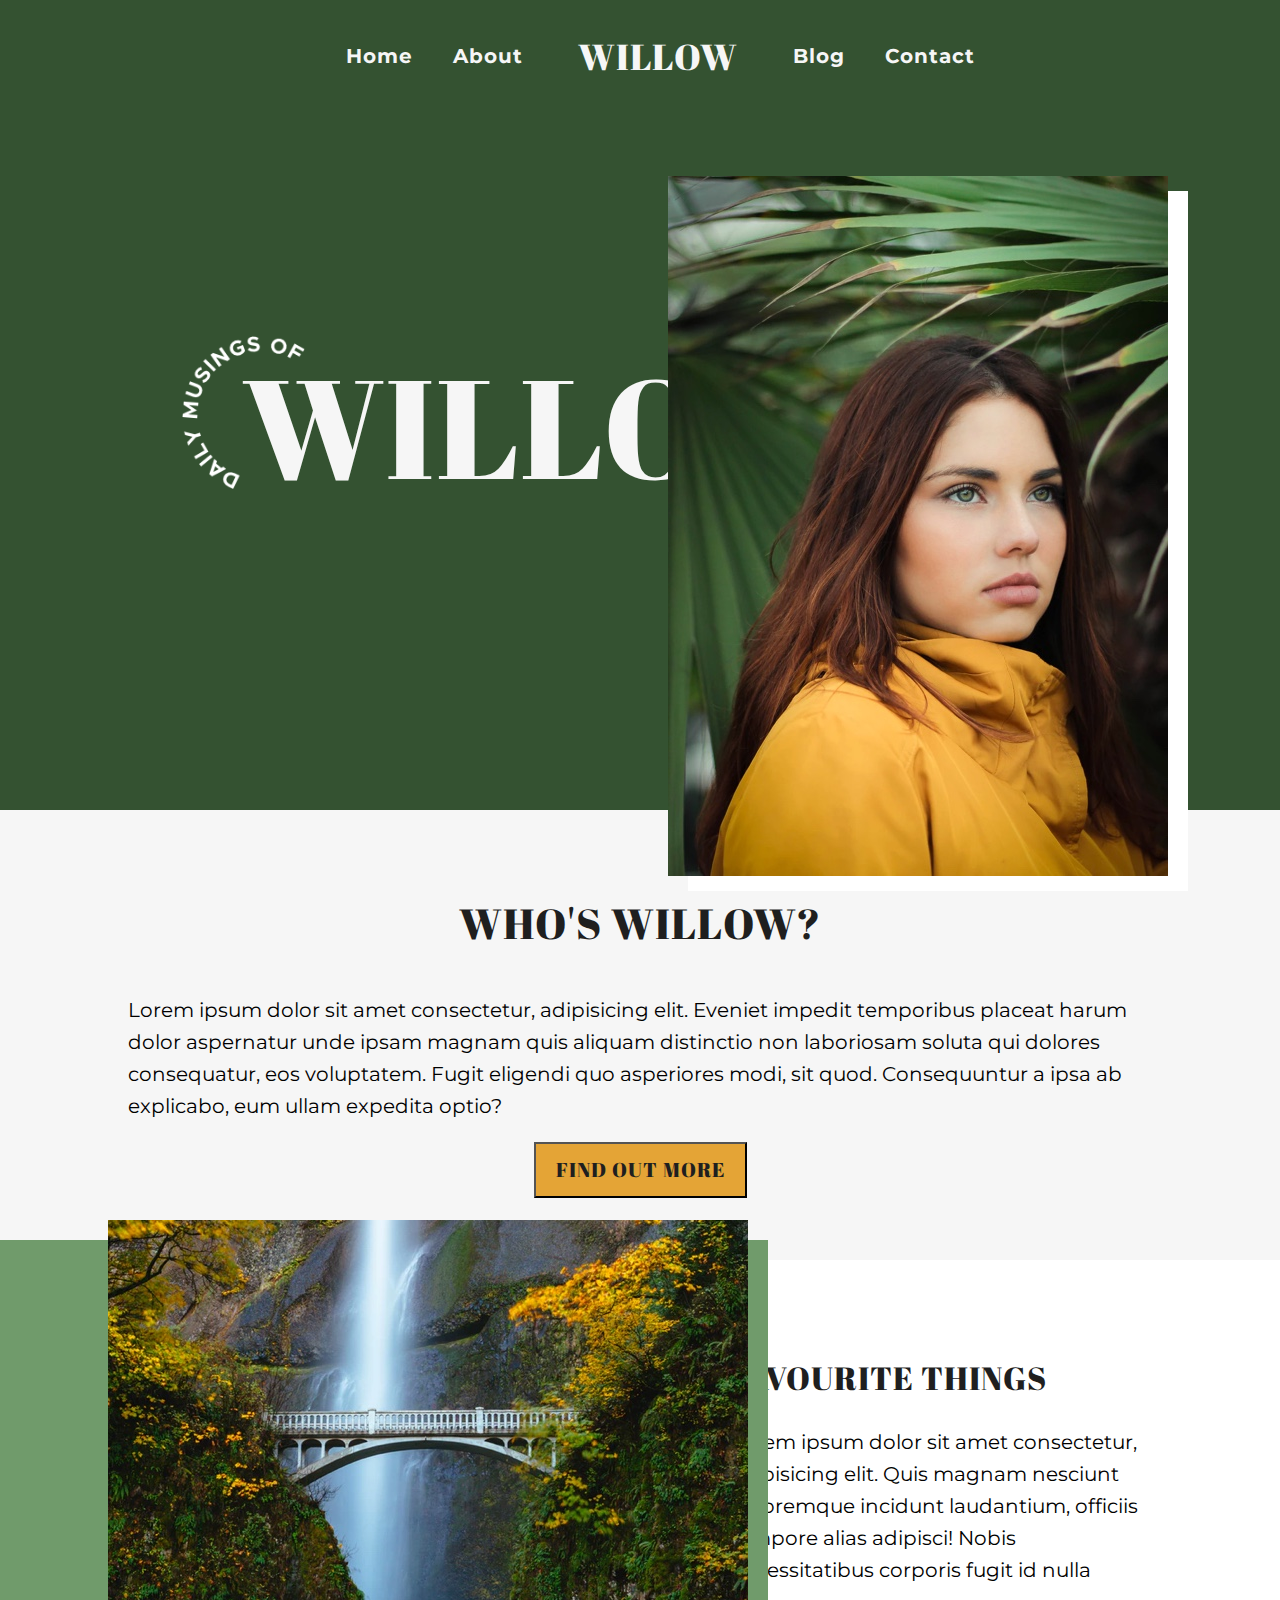
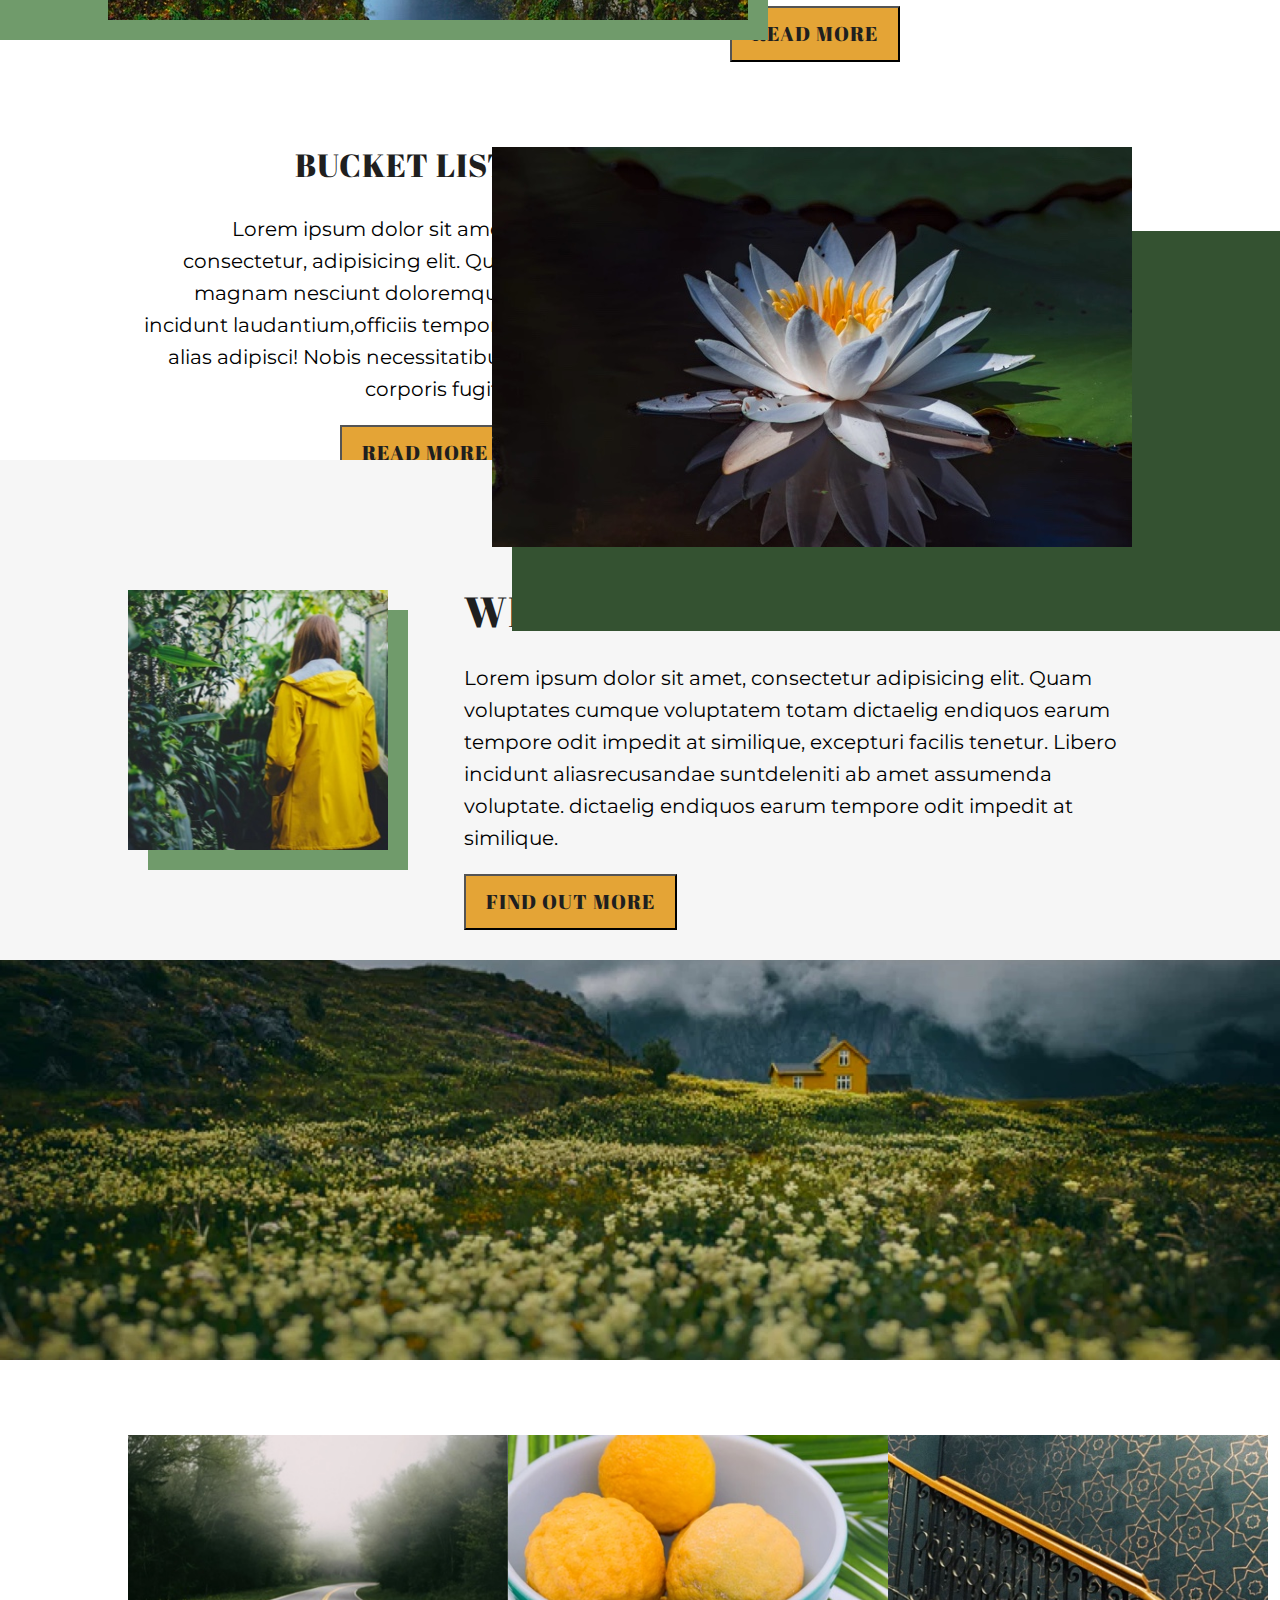
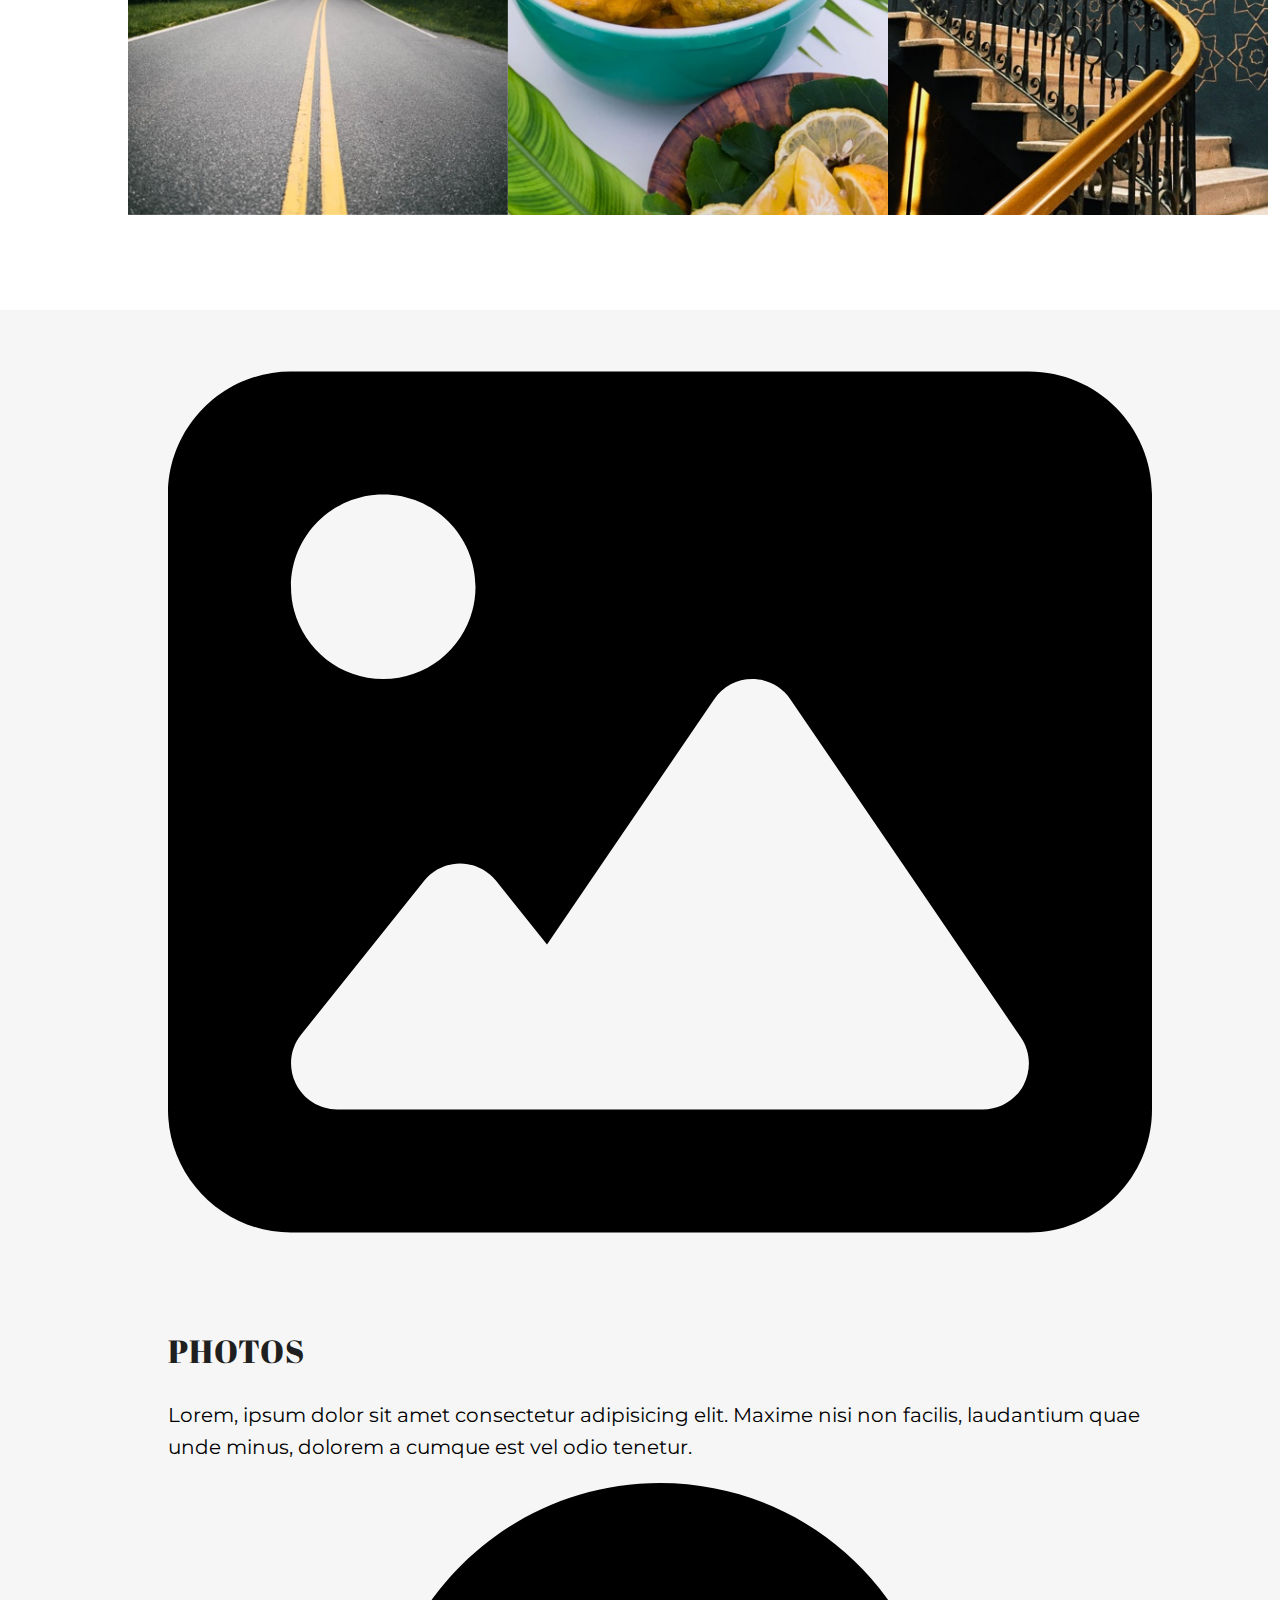
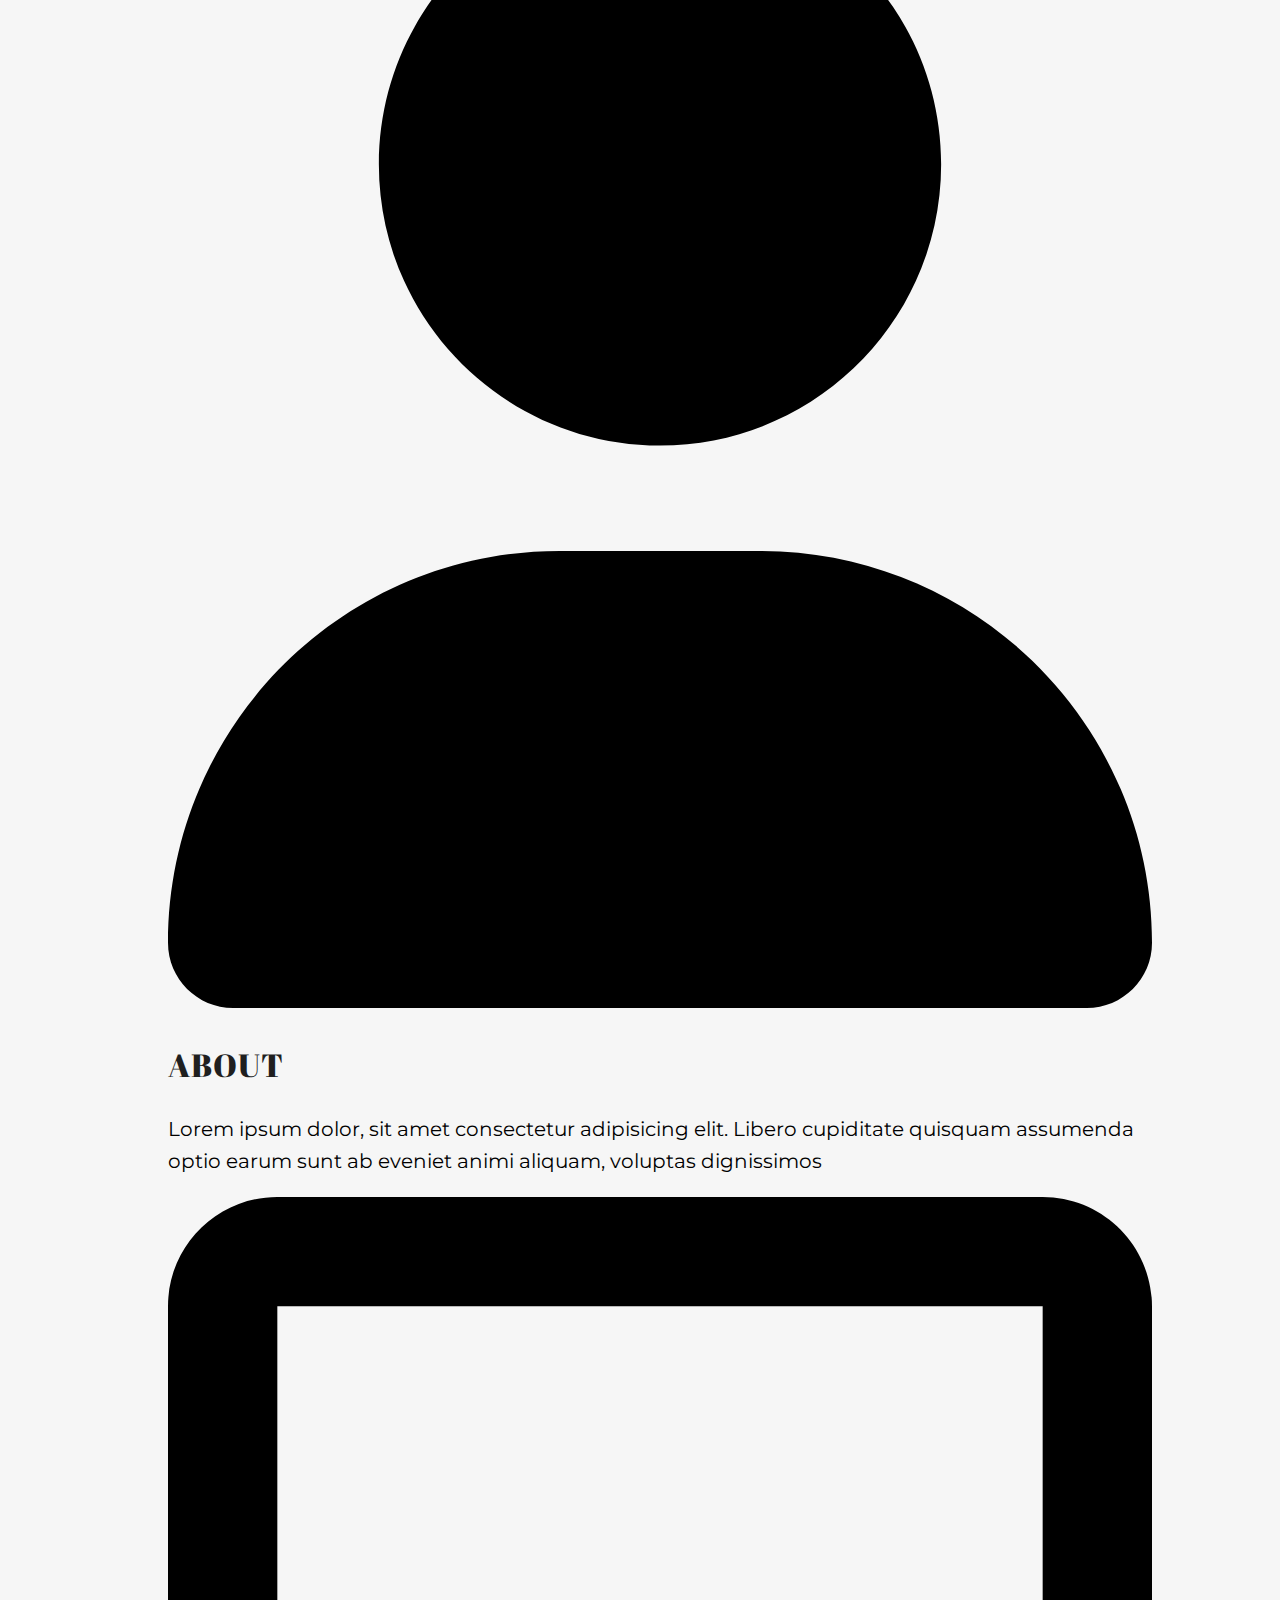
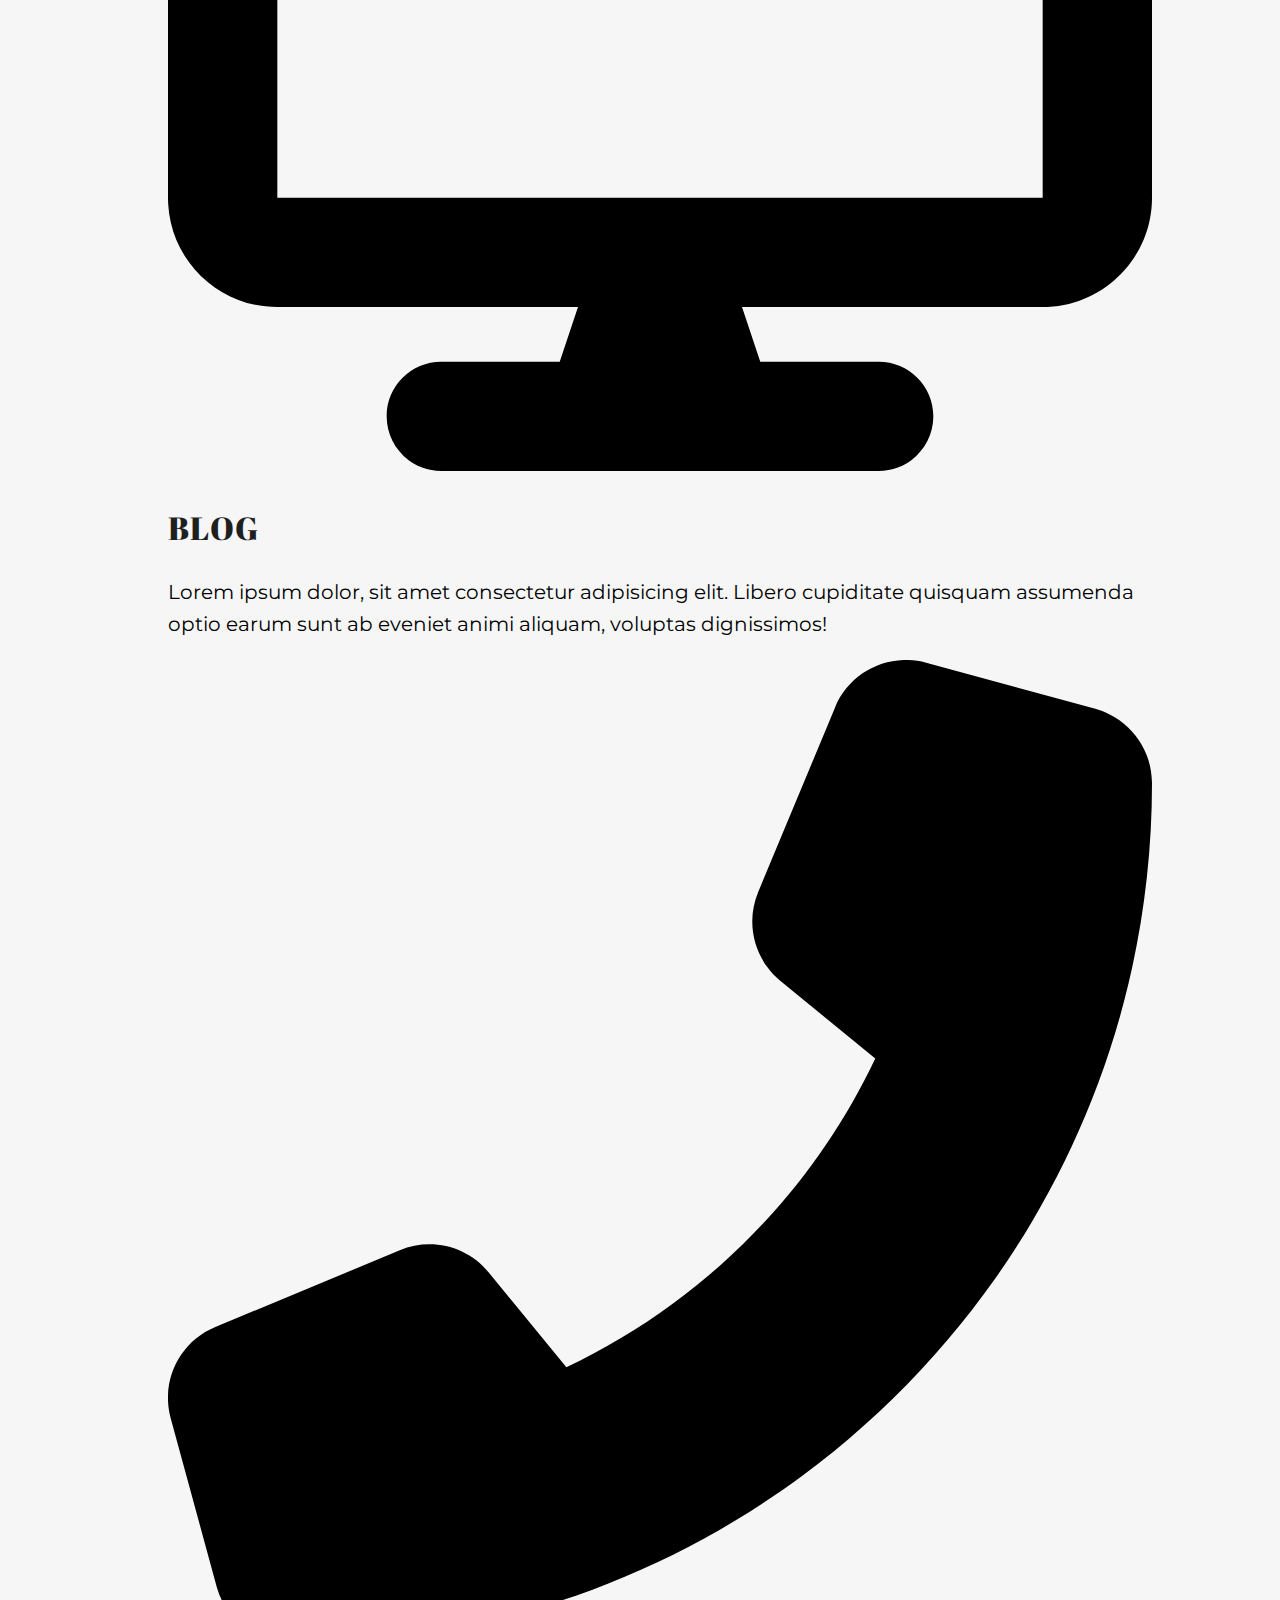
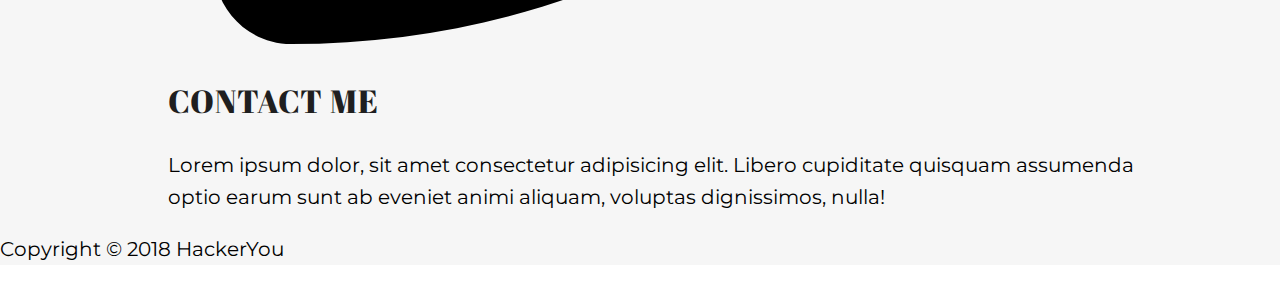
==== index.html @ 2ddcb9fa "initial commit, adding files from Project 1" ====
<!DOCTYPE html>
<html lang="en">
<head>
	<meta charset="UTF-8">
	<meta http-equiv="X-UA-Compatible" content="IE=edge">
	<meta name="viewport" content="width=device-width, initial-scale=1.0">
	<link rel="stylesheet" href="https://fonts.googleapis.com/css2?family=Material+Symbols+Outlined:opsz,wght,FILL,GRAD@48,400,0,0" />
	<link rel="stylesheet" href="./styles/styles.css">
	<title>Willow</title>
</head>
<body>
	<header class="indexHeader">
		<div class="wrapper">
			<nav>
				<span class="material-symbols-outlined">menu</span>
				<input type="checkbox" id="expandNav"><!-- Slide out nav -->
				<ul class="navFlexContainer">
					<li>
						<a href="index.html">Home</a>
					</li>
					<li>
						<a href="#">About</a>
					</li>
					<li class="willowNav">
						<a href="index.html">
							<h2>Willow</h2>
						</a>
					</li>
					<li>
						<a href="blog.html">Blog</a>
					</li>
					<li>
						<a href="contact.html">Contact</a>
					</li>
				</ul>
				<label for="expandNav" id="expandNav"></label> <!-- Slide out nav -->
			</nav>
			<div class="headingContainer">
				<div class="circleContainer">
					<img src="./assets/circle-text.png" alt="circle image with the words daily musings of">
				</div>
				<h1 class="h1Home">Willow</h1>
				<div class="headerImageContainer">
					<img src="./assets/home-image-1.jpg" alt="Picture of Willow looking in the distance">
				</div>
				<div class="image1Mat">
				</div>
			</div>
		</div>
	</header>
	<main>
		<section class="whoSection">
			<div class="wrapper">
				<div class="whoIsWillow">
					<h2>who's Willow?</h2>
					<p>Lorem ipsum dolor sit amet consectetur, adipisicing elit. Eveniet impedit temporibus placeat harum dolor
						aspernatur unde ipsam magnam quis aliquam distinctio non laboriosam soluta qui dolores consequatur, eos
						voluptatem. Fugit eligendi quo asperiores modi, sit quod. Consequuntur a ipsa ab explicabo, eum ullam
						expedita optio?
					</p>
					<button>find out more</button>
				</div>
			</div>
		</section>
		<section class="favouriteBucket">
			<div class="wrapper">
				<div class="matContainer">
					<div class="image2Mat">
					</div>
				</div>
				<div class="thingsList">
					<div class="image2Container">
						<div class="bridgeImageContainer">
							<img src="./assets/home-image-2.jpg" alt="picture of bridge with a waterfall in the background">
						</div>
					</div>
					<div class="favouriteThings">
						<h3>Favourite Things</h3>
						<p>Lorem ipsum dolor sit amet consectetur, adipisicing elit. Quis magnam nesciunt doloremque incidunt
							laudantium, officiis tempore alias adipisci! Nobis necessitatibus corporis fugit id nulla</p>
						<button>Read More</button>
					</div>
					<div class="bucketList">
						<h3>Bucket List</h3>
						<p>Lorem ipsum dolor sit amet consectetur, adipisicing elit. Quis magnam nesciunt doloremque incidunt
							laudantium,officiis tempore alias adipisci! Nobis necessitatibus corporis fugit?</p>
						<button>Read More</button>
					</div>
					<div class="image3Container">
						<div class="lillyImageContainer">
							<img src="./assets/home-image-3.jpg" alt="picture of a white lillypad flower">
						</div>
					</div>
				</div> <!-- thingsList -->
				<div class="matContainer">
					<div class="image3Mat">
					</div>
				</div>
			</div> <!-- wrapper -->
		</section>
		<section class="journey">
			<div class="wrapper">
				<div class="journeyContainer">
					<div class="image4Container">
						<div class="image4Mat">
						</div>
						<div class="journeyImageContainer">
							<img src="./assets/home-image-4.jpg" alt="image of willow facing towards other plants">
						</div>
					</div>
					<div class="journeyText">
						<h2>Willow's Journey</h2>
						<p>Lorem ipsum dolor sit amet, consectetur adipisicing elit. Quam voluptates cumque voluptatem totam dictaelig endiquos earum tempore odit impedit at similique, excepturi facilis tenetur. Libero incidunt aliasrecusandae suntdeleniti ab amet assumenda voluptate. dictaelig endiquos earum tempore odit impedit at similique.
						</p>
						<button>Find Out More</button>
					</div>
				</div>
			</div> <!-- wrapper -->
		</section>
		<section class="yellowHouse">
			<!-- <div class="wrapper">
			</div> -->
		</section>
		<section class="threeGallery">
			<div class="wrapper">
				<ul class="threeImages">
					<li>
						<img src="./assets/home-image-6.jpg" alt="image of an open road curving in the distance">
					</li>
					<li>
						<img src="./assets/home-image-7.jpg" alt="picture of a bowl of fruit">
					</li>
					<li>
						<img src="./assets/home-image-8.jpg" alt="pictue of a stairway gpin up and to the left">
					</li>
				</ul>
			</div>
		</section>
	</main>
	<footer>
		<div class="wrapper">
			<ul class="footerNav">
				<li>
					<div class="icon" id="iconImage">
						<a href="#">
							<img src="./assets/image-solid.svg" alt="icon of a picture">
						</a>
					</div>
					<div class="footerText">
						<a href="">
							<h3>Photos</h3>
						</a>
						<p>Lorem, ipsum dolor sit amet consectetur adipisicing elit. Maxime nisi non facilis, laudantium
							quae unde minus, dolorem a cumque est vel odio tenetur.</p>
					</div>
	
				</li>
				<li>
					<div class="icon" id="iconAbout">
						<a href="#">
							<img src="./assets/user-solid.svg" alt="icon of a picture">
						</a>
					</div>
					<div class="footerText">
						<a href="#">
							<h3>About</h3>
						</a>
						<p>Lorem ipsum dolor, sit amet consectetur adipisicing elit. Libero cupiditate quisquam assumenda
							optio earum sunt ab eveniet animi aliquam, voluptas dignissimos</p>
					</div>
				</li>
				<li>
					<div class="icon" id="iconBlog">
						<a href="blog.html">
							<img src="./assets/display-solid.svg" alt="icon of a picture">
						</a>
					</div>
					<div class="footerText">
						<a href="blog.html">
							<h3>Blog</h3>
						</a>
						<p>Lorem ipsum dolor, sit amet consectetur adipisicing elit. Libero cupiditate quisquam assumenda
							optio earum sunt ab eveniet animi aliquam, voluptas dignissimos!</p>
					</div>
				</li>
				<li>
					<div class="icon" id="iconPhone">
						<a href="contact.html">
							<img src="./assets/phone-flip-solid.svg" alt="icon of a picture">
						</a>
					</div>
					<div class="footerText">
						<a href="contact.html">
							<h3>Contact Me</h3>
						</a>
						<p>Lorem ipsum dolor, sit amet consectetur adipisicing elit. Libero cupiditate quisquam assumenda
							optio earum sunt ab eveniet animi aliquam, voluptas dignissimos, nulla!</p>
					</div>
				</li>
			</ul>
		</div>
		<div class="copyrite">
			<p>Copyright &copy; 2018 HackerYou</p>
		</div>
	</footer>
</body>

</html>
---- styles/styles.css ----
@import url("https://fonts.googleapis.com/css2?family=Abril+Fatface&family=Montserrat:wght@400;700&display=swap");
html {
  line-height: 1.15;
  -ms-text-size-adjust: 100%;
  -webkit-text-size-adjust: 100%;
}

body {
  margin: 0;
}

article, aside, footer, header, nav, section {
  display: block;
}

h1 {
  font-size: 2em;
  margin: 0.67em 0;
}

figcaption, figure, main {
  display: block;
}

figure {
  margin: 1em 40px;
}

hr {
  -webkit-box-sizing: content-box;
          box-sizing: content-box;
  height: 0;
  overflow: visible;
}

pre {
  font-family: monospace, monospace;
  font-size: 1em;
}

a {
  background-color: transparent;
  -webkit-text-decoration-skip: objects;
}

abbr[title] {
  border-bottom: none;
  text-decoration: underline;
  -webkit-text-decoration: underline dotted;
          text-decoration: underline dotted;
}

b, strong {
  font-weight: inherit;
}

b, strong {
  font-weight: bolder;
}

code, kbd, samp {
  font-family: monospace, monospace;
  font-size: 1em;
}

dfn {
  font-style: italic;
}

mark {
  background-color: #ff0;
  color: #000;
}

small {
  font-size: 80%;
}

sub, sup {
  font-size: 75%;
  line-height: 0;
  position: relative;
  vertical-align: baseline;
}

sub {
  bottom: -0.25em;
}

sup {
  top: -0.5em;
}

audio, video {
  display: inline-block;
}

audio:not([controls]) {
  display: none;
  height: 0;
}

img {
  border-style: none;
}

svg:not(:root) {
  overflow: hidden;
}

button, input, optgroup, select, textarea {
  font-family: sans-serif;
  font-size: 100%;
  line-height: 1.15;
  margin: 0;
}

button, input {
  overflow: visible;
}

button, select {
  text-transform: none;
}

button, html [type=button], [type=reset], [type=submit] {
  -webkit-appearance: button;
}

button::-moz-focus-inner, [type=button]::-moz-focus-inner, [type=reset]::-moz-focus-inner, [type=submit]::-moz-focus-inner {
  border-style: none;
  padding: 0;
}

button:-moz-focusring, [type=button]:-moz-focusring, [type=reset]:-moz-focusring, [type=submit]:-moz-focusring {
  outline: 1px dotted ButtonText;
}

fieldset {
  padding: 0.35em 0.75em 0.625em;
}

legend {
  -webkit-box-sizing: border-box;
          box-sizing: border-box;
  color: inherit;
  display: table;
  max-width: 100%;
  padding: 0;
  white-space: normal;
}

progress {
  display: inline-block;
  vertical-align: baseline;
}

textarea {
  overflow: auto;
}

[type=checkbox], [type=radio] {
  -webkit-box-sizing: border-box;
          box-sizing: border-box;
  padding: 0;
}

[type=number]::-webkit-inner-spin-button, [type=number]::-webkit-outer-spin-button {
  height: auto;
}

[type=search] {
  -webkit-appearance: textfield;
  outline-offset: -2px;
}

[type=search]::-webkit-search-cancel-button, [type=search]::-webkit-search-decoration {
  -webkit-appearance: none;
}

::-webkit-file-upload-button {
  -webkit-appearance: button;
  font: inherit;
}

details, menu {
  display: block;
}

summary {
  display: list-item;
}

canvas {
  display: inline-block;
}

template {
  display: none;
}

[hidden] {
  display: none;
}

html {
  -webkit-box-sizing: border-box;
          box-sizing: border-box;
}

*, *:before, *:after {
  -webkit-box-sizing: inherit;
          box-sizing: inherit;
}

.sr-only {
  position: absolute;
  width: 1px;
  height: 1px;
  margin: -1px;
  border: 0;
  padding: 0;
  white-space: nowrap;
  -webkit-clip-path: inset(100%);
          clip-path: inset(100%);
  clip: rect(0 0 0 0);
  overflow: hidden;
}

/* site fonts */
html {
  font-size: 125%;
}

body,
button {
  font-size: 1rem;
  line-height: 32px;
  letter-spacing: 0px;
}

h1,
h2,
h3,
h4,
button {
  font-family: "Abril Fatface";
  font-weight: normal;
  letter-spacing: 1px;
  color: #1f1f1f;
  text-transform: uppercase;
}

nav,
body {
  font-family: "Montserrat";
}

h1 {
  font-size: 7rem;
  color: #f6f6f6;
}

h2 {
  font-size: 2.1rem;
}

h3 {
  font-size: 1.6rem;
}

h4 {
  font-size: 1.2rem;
}

nav {
  font-size: 1rem;
  font-weight: bold;
  line-height: 29px;
  letter-spacing: 1px;
  color: #f6f6f6;
}

button {
  letter-spacing: 1px;
}

a {
  color: #f6f6f6;
  text-decoration: none;
}

/*---media query for 320px width mobile device */
@media (max-width: 390px) {
  h1 {
    font-size: 2.1rem;
  }
  button {
    width: 100%;
  }
  .indexHeader {
    height: 360px;
  }
  .headingContainer {
    display: -webkit-box;
    display: -ms-flexbox;
    display: flex;
    -webkit-box-pack: left;
        -ms-flex-pack: left;
            justify-content: left;
    -webkit-box-align: center;
        -ms-flex-align: center;
            align-items: center;
    position: relative;
    height: 50px;
  }
  .headingContainer h1 {
    font-size: 2.4rem;
    padding-left: 120px;
  }
  .headerImageContainer {
    width: 200px;
    position: absolute;
    right: 20px;
    top: 90px;
    z-index: 2;
  }
  .headerImageContainer img {
    width: 100%;
  }
  .circleContainer {
    width: 55px;
    top: -15px;
    left: 90px;
  }
  .circleContainer img {
    width: 55px;
  }
  .image1Mat {
    background-color: white;
    width: 200px;
    height: 280px;
    position: absolute;
    right: 10px;
    top: 100px;
    z-index: 1;
  }
  /* Blog section */
  .blogHeaderBody,
.contactHeaderBody {
    margin-bottom: 25px;
    height: 300px;
    -webkit-box-align: center;
        -ms-flex-align: center;
            align-items: center;
    line-height: 3rem;
  }
  .blogHeaderBody h1,
.contactHeaderBody h1 {
    font-size: 2.1rem;
    text-align: right;
  }
  nav {
    margin-top: 20PX;
    position: relative;
  }
  #expandNav {
    visibility: visible;
    position: absolute;
    top: 10px;
    left: -3px;
    opacity: 0;
    width: 30px;
    height: 30px;
  }
  .material-symbols-outlined {
    left: -5px;
    top: 0px;
    z-index: 10;
    margin-top: 10px;
  }
  .navFlexContainer {
    display: -webkit-box;
    display: -ms-flexbox;
    display: flex;
    -webkit-box-orient: vertical;
    -webkit-box-direction: normal;
        -ms-flex-direction: column;
            flex-direction: column;
    -webkit-box-pack: center;
        -ms-flex-pack: center;
            justify-content: center;
    width: 112px;
    line-height: 5px;
    padding: 0px;
    position: absolute;
    -webkit-transform: translateX(-140px);
            transform: translateX(-140px);
    -webkit-transition: -webkit-transform 0.5s ease-in-out;
    transition: -webkit-transform 0.5s ease-in-out;
    transition: transform 0.5s ease-in-out;
    transition: transform 0.5s ease-in-out, -webkit-transform 0.5s ease-in-out;
  }
  .navFlexContainer li h2 {
    font-size: 1rem;
    margin: 0px;
  }
  #expandNav:checked + .navFlexContainer {
    -webkit-transform: translateX(-25px);
            transform: translateX(-25px);
    -webkit-transition: -webkit-transform 0.5s ease-in-out;
    transition: -webkit-transform 0.5s ease-in-out;
    transition: transform 0.5s ease-in-out;
    transition: transform 0.5s ease-in-out, -webkit-transform 0.5s ease-in-out;
  }
  .wrapper {
    width: 80%;
  }
  .whoIsWillow {
    height: 650px;
    margin-top: 50px;
  }
  .whoIsWillow h2 {
    font-size: 1.4rem;
    margin: 10px auto;
  }
  .whoIsWillow p {
    margin: 15px auto;
  }
  .favouriteBucket {
    height: auto;
    padding: 20px;
  }
  .image2Mat,
.image3Mat,
.image4Mat {
    display: none;
  }
  .image2Container,
.image3Container,
.favouriteThings,
.bucketList {
    width: 320px;
  }
  .bridgeImageContainer {
    position: relative;
    top: -15px;
    left: -33px;
    width: 290px;
    height: 170px;
  }
  .bridgeImageContainer img {
    position: static;
    width: 345px;
    z-index: 10;
  }
  .lillyImageContainer {
    position: relative;
    top: -10px;
    left: -33px;
    width: 290px;
    height: 170px;
    z-index: 1;
  }
  .lillyImageContainer img {
    position: static;
    width: 345px;
    z-index: 10;
  }
  .image2Container {
    -webkit-box-ordinal-group: 2;
        -ms-flex-order: 1;
            order: 1;
  }
  .image3Container {
    -webkit-box-ordinal-group: 4;
        -ms-flex-order: 3;
            order: 3;
  }
  .favouriteThings {
    padding: 0px;
    margin: 50px auto;
    -webkit-box-ordinal-group: 3;
        -ms-flex-order: 2;
            order: 2;
  }
  .bucketList {
    padding: 0px;
    text-align: left;
    margin: 30px auto;
    -webkit-box-ordinal-group: 5;
        -ms-flex-order: 4;
            order: 4;
  }
  .journey {
    height: auto;
  }
  .journeyContainer {
    -webkit-box-orient: vertical;
    -webkit-box-direction: normal;
        -ms-flex-direction: column;
            flex-direction: column;
    margin: 50px 0px;
  }
  .image4Container {
    -webkit-box-ordinal-group: 2;
        -ms-flex-order: 1;
            order: 1;
  }
  .journeyImageContainer img {
    position: static;
    width: 100%;
  }
  .journeyText {
    width: 100%;
    height: auto;
    padding: 0px;
    -webkit-box-ordinal-group: 3;
        -ms-flex-order: 2;
            order: 2;
  }
  .journeyText p {
    width: 100%;
  }
  .yellowHouse {
    height: 220px;
    background-size: 220%;
  }
  .threeImages {
    height: auto;
    -webkit-box-orient: vertical;
    -webkit-box-direction: normal;
        -ms-flex-direction: column;
            flex-direction: column;
    padding: 0px;
    margin: 50px 0px 20px 0px;
  }
  .threeImages li {
    margin-bottom: 50px;
  }
  .threeImages li img {
    width: 300px;
    height: auto;
  }
  /* Blog Sections */
  .blogContainer {
    -webkit-box-orient: vertical;
    -webkit-box-direction: normal;
        -ms-flex-direction: column;
            flex-direction: column;
    padding-top: 30px;
  }
  .aside {
    width: 100%;
  }
  .aboutAuthor {
    padding: 0px;
    margin: 0px;
  }
  .aboutAuthor img {
    width: 100%;
  }
  .aboutAuthor h4 {
    margin: 30px 10px 5px 10px;
  }
  .aboutAuthor p {
    padding: 10px;
    margin: 0px;
  }
  .recentPosts {
    padding: 10px;
    margin: 20px 0px;
  }
  .recentPosts h3 {
    font-size: 1.1rem;
    text-align: center;
  }
  .blogMain {
    width: 100%;
  }
  .blogMain .myDestinations {
    padding: 10px;
    margin: 0px;
  }
  .blogMain h3 {
    font-size: 1.1rem;
    text-align: center;
  }
  .blogMain .post1,
.blogMain .post2 {
    -webkit-box-orient: vertical;
    -webkit-box-direction: normal;
        -ms-flex-direction: column;
            flex-direction: column;
    padding: 10px;
    margin: 20px 0px;
  }
  .myDestinations {
    -webkit-box-orient: vertical;
    -webkit-box-direction: normal;
        -ms-flex-direction: column;
            flex-direction: column;
  }
  .myDestinations .myTravels {
    height: 600px;
    overflow: hidden;
  }
  .myDestinations .expand {
    visibility: visible;
    width: 20px;
    opacity: 0;
  }
  .myDestinations .expandText {
    visibility: visible;
    width: 100%;
    background-color: #e4a436;
    text-align: center;
  }
  .expand:checked + .myTravels {
    height: auto;
  }
  .blogForm {
    height: auto;
  }
  .blogForm .nameEmail {
    -webkit-box-orient: vertical;
    -webkit-box-direction: normal;
        -ms-flex-direction: column;
            flex-direction: column;
    width: 100%;
    height: auto;
    margin: 20px 0px;
  }
  .blogForm .nameEmail .nameInput {
    margin: 20px 0px;
    width: 100%;
  }
  .blogForm .nameEmail .nameInput input {
    width: 100%;
    padding-left: 10px;
  }
  .blogForm button {
    margin: 20px 0px;
    width: 100%;
  }
  .commentInput #commentBox {
    height: 300px;
    width: 100%;
    padding: 20px 10px;
  }
  /*---Contact Me Page---*/
  .bodyContainer {
    -webkit-box-orient: vertical;
    -webkit-box-direction: normal;
        -ms-flex-direction: column;
            flex-direction: column;
    margin: 50px 0px;
  }
  .bodyContainer .contactInfo {
    width: 100%;
    padding: 0px;
    margin: 0px;
    height: auto;
  }
  .bodyContainer .socialContainer {
    -webkit-box-pack: space-evenly;
        -ms-flex-pack: space-evenly;
            justify-content: space-evenly;
  }
  .bodyContainer .form {
    width: 100%;
  }
  .footerNav {
    -webkit-box-orient: vertical;
    -webkit-box-direction: normal;
        -ms-flex-direction: column;
            flex-direction: column;
    height: auto;
  }
  .footerNav li {
    width: auto;
  }
  .icon {
    display: none;
  }
}
/*----- Media Query 320px -----*/
@media (max-width: 320px) {
  button {
    width: 100%;
  }
  .indexHeader {
    height: 360px;
  }
  .headingContainer {
    display: -webkit-box;
    display: -ms-flexbox;
    display: flex;
    -webkit-box-pack: left;
        -ms-flex-pack: left;
            justify-content: left;
    -webkit-box-align: center;
        -ms-flex-align: center;
            align-items: center;
    position: relative;
    height: 50px;
  }
  .headingContainer h1 {
    font-size: 2.4rem;
    padding-left: 85px;
  }
  .headerImageContainer {
    width: 160px;
    height: 224px;
    position: absolute;
    right: 20px;
    top: 90px;
    z-index: 2;
  }
  .headerImageContainer img {
    width: 100%;
  }
  .circleContainer {
    width: 55px;
    top: -15px;
    left: 60px;
  }
  .circleContainer img {
    width: 55px;
  }
  .image1Mat {
    background-color: white;
    width: 155px;
    height: 215px;
    position: absolute;
    right: 10px;
    top: 100px;
    z-index: 1;
  }
  /* Blog section */
  .blogHeaderBody,
.contactHeaderBody {
    margin-bottom: 25px;
    height: 300px;
    -webkit-box-align: center;
        -ms-flex-align: center;
            align-items: center;
    line-height: 3rem;
  }
  .blogHeaderBody h1,
.contactHeaderBody h1 {
    font-size: 2.4rem;
    text-align: right;
  }
  nav {
    margin-top: 20PX;
    position: relative;
  }
  #expandNav {
    visibility: visible;
    position: absolute;
    top: 10px;
    left: -3px;
    opacity: 0;
    width: 30px;
    height: 30px;
  }
  .material-symbols-outlined {
    left: -5px;
    top: 0px;
    z-index: 10;
    margin-top: 10px;
  }
  .navFlexContainer {
    display: -webkit-box;
    display: -ms-flexbox;
    display: flex;
    -webkit-box-orient: vertical;
    -webkit-box-direction: normal;
        -ms-flex-direction: column;
            flex-direction: column;
    -webkit-box-pack: center;
        -ms-flex-pack: center;
            justify-content: center;
    width: 112px;
    line-height: 5px;
    padding: 0px;
    position: absolute;
    -webkit-transform: translateX(-130px);
            transform: translateX(-130px);
    -webkit-transition: -webkit-transform 0.5s ease-in-out;
    transition: -webkit-transform 0.5s ease-in-out;
    transition: transform 0.5s ease-in-out;
    transition: transform 0.5s ease-in-out, -webkit-transform 0.5s ease-in-out;
  }
  .navFlexContainer li h2 {
    font-size: 1rem;
    margin: 0px;
  }
  #expandNav:checked + .navFlexContainer {
    -webkit-transform: translateX(-25px);
            transform: translateX(-25px);
    -webkit-transition: -webkit-transform 0.5s ease-in-out;
    transition: -webkit-transform 0.5s ease-in-out;
    transition: transform 0.5s ease-in-out;
    transition: transform 0.5s ease-in-out, -webkit-transform 0.5s ease-in-out;
  }
  .wrapper {
    width: 80%;
  }
  .whoIsWillow {
    height: 750px;
  }
  .whoIsWillow h2 {
    font-size: 1.4rem;
    margin: 10px auto;
  }
  .whoIsWillow p {
    margin: 15px auto;
  }
  .favouriteBucket {
    height: auto;
    padding: 20px;
  }
  .image2Mat,
.image3Mat,
.image4Mat {
    display: none;
  }
  .image2Container,
.image3Container,
.favouriteThings,
.bucketList {
    width: 320px;
  }
  .bridgeImageContainer {
    position: relative;
    top: -15px;
    left: -33px;
    width: 290px;
    height: 170px;
  }
  .bridgeImageContainer img {
    position: static;
    width: 290px;
    z-index: 10;
  }
  .lillyImageContainer {
    position: relative;
    top: -10px;
    left: -33px;
    width: 290px;
    height: 170px;
    z-index: 1;
  }
  .lillyImageContainer img {
    position: static;
    width: 290px;
    z-index: 10;
  }
  .image2Container {
    -webkit-box-ordinal-group: 2;
        -ms-flex-order: 1;
            order: 1;
  }
  .image3Container {
    -webkit-box-ordinal-group: 4;
        -ms-flex-order: 3;
            order: 3;
  }
  .favouriteThings {
    padding: 0px;
    margin-bottom: 30px;
    -webkit-box-ordinal-group: 3;
        -ms-flex-order: 2;
            order: 2;
  }
  .bucketList {
    padding: 0px;
    text-align: left;
    -webkit-box-ordinal-group: 5;
        -ms-flex-order: 4;
            order: 4;
  }
  /* MEDIA QUERY Journey Section */
  .journey {
    height: auto;
  }
  .journeyContainer {
    -webkit-box-orient: vertical;
    -webkit-box-direction: normal;
        -ms-flex-direction: column;
            flex-direction: column;
    margin: 50px 0px;
  }
  .image4Container {
    -webkit-box-ordinal-group: 2;
        -ms-flex-order: 1;
            order: 1;
  }
  .journeyImageContainer img {
    position: static;
    width: 100%;
  }
  .journeyText {
    width: 100%;
    height: auto;
    padding: 0px;
    -webkit-box-ordinal-group: 3;
        -ms-flex-order: 2;
            order: 2;
  }
  .journeyText p {
    width: 100%;
  }
  .yellowHouse {
    height: 220px;
    background-size: 220%;
  }
  .threeImages {
    height: auto;
    -webkit-box-orient: vertical;
    -webkit-box-direction: normal;
        -ms-flex-direction: column;
            flex-direction: column;
    padding: 0px;
  }
  .threeImages li {
    margin-bottom: 50px;
  }
  .threeImages li img {
    width: 250px;
    height: auto;
  }
  /* Blog Sections */
  .blogContainer {
    -webkit-box-orient: vertical;
    -webkit-box-direction: normal;
        -ms-flex-direction: column;
            flex-direction: column;
    padding-top: 30px;
  }
  .aside {
    width: 100%;
  }
  .aboutAuthor {
    padding: 0px;
    margin: 0px;
  }
  .aboutAuthor img {
    width: 100%;
  }
  .aboutAuthor h4 {
    margin: 10px;
  }
  .aboutAuthor p {
    padding: 10px;
  }
  .recentPosts {
    padding: 10px;
    margin: 20px 0px;
  }
  .recentPosts h3 {
    font-size: 1.1rem;
    text-align: center;
  }
  .blogMain {
    width: 100%;
  }
  .blogMain .myDestinations {
    padding: 10px;
    margin: 0px;
  }
  .blogMain h3 {
    font-size: 1.1rem;
    text-align: center;
  }
  .blogMain .post1,
.blogMain .post2 {
    -webkit-box-orient: vertical;
    -webkit-box-direction: normal;
        -ms-flex-direction: column;
            flex-direction: column;
    padding: 10px;
    margin: 20px 0px;
  }
  .myDestinations {
    -webkit-box-orient: vertical;
    -webkit-box-direction: normal;
        -ms-flex-direction: column;
            flex-direction: column;
  }
  .myDestinations .myTravels {
    height: 600px;
    overflow: hidden;
  }
  .myDestinations .expand {
    visibility: visible;
    width: 20px;
    opacity: 0;
  }
  .myDestinations .expandText {
    visibility: visible;
    width: 100%;
    background-color: #e4a436;
    text-align: center;
  }
  .expand:checked + .myTravels {
    height: auto;
  }
  .blogForm {
    height: auto;
  }
  .blogForm .nameEmail {
    -webkit-box-orient: vertical;
    -webkit-box-direction: normal;
        -ms-flex-direction: column;
            flex-direction: column;
    width: 100%;
    height: auto;
    margin: 20px 0px;
  }
  .blogForm .nameEmail .nameInput {
    margin: 20px 0px;
    width: 100%;
  }
  .blogForm .nameEmail .nameInput input {
    width: 100%;
    padding-left: 10px;
  }
  .blogForm button {
    margin: 20px 0px;
    width: 100%;
  }
  .commentInput #commentBox {
    height: 300px;
    width: 100%;
    padding: 20px 10px;
  }
  /*---Contact Me Page---*/
  .bodyContainer {
    -webkit-box-orient: vertical;
    -webkit-box-direction: normal;
        -ms-flex-direction: column;
            flex-direction: column;
    margin: 50px 0px;
  }
  .bodyContainer .contactInfo {
    width: 100%;
    padding: 0px;
    margin: 0px;
    height: auto;
  }
  .bodyContainer .form {
    width: 100%;
  }
  .footerNav {
    -webkit-box-orient: vertical;
    -webkit-box-direction: normal;
        -ms-flex-direction: column;
            flex-direction: column;
    height: auto;
  }
  .footerNav li {
    width: auto;
  }
  .icon {
    display: none;
  }
}
.wrapper {
  max-width: 1440px;
  width: 80%;
  margin: 0 auto;
}

li {
  list-style: none;
}

button {
  background-color: #e4a436;
  padding: 10px 20px;
}

button:hover,
button:focus {
  border: 3px solid #345231;
}

.matContainer {
  position: relative;
}

header {
  background-color: #345231;
  margin: -20px;
}

.indexHeader {
  height: 850px;
}

.headingContainer {
  display: -webkit-box;
  display: -ms-flexbox;
  display: flex;
  -webkit-box-pack: left;
      -ms-flex-pack: left;
          justify-content: left;
  -webkit-box-align: center;
      -ms-flex-align: center;
          align-items: center;
  position: relative;
  height: 650px;
}
.headingContainer h1 {
  padding-left: 130px;
}

.circleContainer {
  width: 170px;
  height: 170px;
  position: absolute;
  top: 235px;
  left: 70px;
}
.circleContainer img {
  width: 123px;
}

.headerImageContainer {
  width: 500px;
  height: 700px;
  position: absolute;
  right: 0px;
  top: 75px;
  z-index: 2;
}
.headerImageContainer img {
  width: 100%;
}

.image1Mat {
  background-color: white;
  width: 500px;
  height: 700px;
  position: absolute;
  right: -20px;
  top: 90px;
  z-index: 1;
}

/* Blog and Contact Header Styles */
.blogHeaderBody {
  background-image: url(../assets/blog-image-1.jpg);
}

.contactHeaderBody {
  background-image: url(../assets/contact-image-1.jpg);
}

.blogHeaderBody,
.contactHeaderBody {
  height: 400px;
  width: 100%;
  margin-bottom: 20px;
  background-size: cover;
  background-position: center center;
  background-repeat: no-repeat;
  display: -webkit-box;
  display: -ms-flexbox;
  display: flex;
  -webkit-box-pack: left;
      -ms-flex-pack: left;
          justify-content: left;
  -webkit-box-align: end;
      -ms-flex-align: end;
          align-items: flex-end;
}
.blogHeaderBody h1,
.contactHeaderBody h1 {
  font-size: 4.3rem;
  margin-bottom: 15px;
}

nav {
  background-color: #345231;
}

#expandNav {
  visibility: hidden;
}

.navFlexContainer {
  display: -webkit-box;
  display: -ms-flexbox;
  display: flex;
  -webkit-box-pack: center;
      -ms-flex-pack: center;
          justify-content: center;
  margin: 10px 0px 10px 0px;
}
.navFlexContainer li {
  margin: 20px 20px;
}
.navFlexContainer li a:hover {
  color: #e4a436;
}
.navFlexContainer li h2 {
  font-size: 1.8rem;
  color: #f6f6f6;
  margin: 0px 15px;
}
.navFlexContainer li h2:hover {
  color: #e4a436;
}

/* Section Who Is Willow */
.whoSection,
.journey,
footer {
  background-color: #f6f6f6;
  position: relative;
}

/* Section Who Is Willow */
.whoIsWillow {
  display: -webkit-box;
  display: -ms-flexbox;
  display: flex;
  -webkit-box-orient: vertical;
  -webkit-box-direction: normal;
      -ms-flex-direction: column;
          flex-direction: column;
  height: 450px;
  -webkit-box-pack: center;
      -ms-flex-pack: center;
          justify-content: center;
  -webkit-box-align: center;
      -ms-flex-align: center;
          align-items: center;
}

/* favourite things and Bucket List*/
.favouriteBucket {
  height: 800px;
}

.favouriteBucket,
.yellowHouse,
.threeGallery {
  background-color: white;
  display: -webkit-box;
  display: -ms-flexbox;
  display: flex;
}

.thingsList {
  display: -webkit-box;
  display: -ms-flexbox;
  display: flex;
  -ms-flex-wrap: wrap;
      flex-wrap: wrap;
}

.image2Container,
.image3Container,
.favouriteThings,
.bucketList {
  width: 50%;
  height: 50%;
}

.image2Mat,
.image3Mat {
  width: 800px;
  height: 400px;
  position: absolute;
  z-index: 1;
}

.image2Mat {
  background-color: #709b6b;
  top: -20px;
  left: -160px;
}

.image3Mat {
  background-color: #345231;
  top: -250px;
  right: -160px;
}

.bridgeImageContainer {
  position: relative;
}
.bridgeImageContainer img {
  position: absolute;
  top: -40px;
  left: -20px;
  z-index: 1;
}

.lillyImageContainer {
  position: relative;
}
.lillyImageContainer img {
  position: absolute;
  top: 80px;
  right: 20px;
  z-index: 2;
}

.favouriteThings {
  padding: 70px 10px 5px 90px;
}

.bucketList {
  padding-right: 130px;
  padding-top: 50px;
  text-align: right;
}
.bucketList button {
  -webkit-box-pack: right;
      -ms-flex-pack: right;
          justify-content: right;
}

/* journey section*/
.journey {
  height: 500px;
  z-index: 0;
}

.journeyContainer {
  display: -webkit-box;
  display: -ms-flexbox;
  display: flex;
  position: relative;
  -webkit-box-pack: end;
      -ms-flex-pack: end;
          justify-content: flex-end;
}

.journeyImageContainer img {
  width: 260px;
  position: absolute;
  top: 130px;
  left: 0px;
}

.image4Mat {
  background-color: #709b6b;
  width: 260px;
  height: 260px;
  position: absolute;
  top: 150px;
  left: 20px;
  z-index: 0;
}

.journeyText {
  width: 75%;
  padding: 100px 0px 40px 80px;
  -webkit-box-pack: end;
      -ms-flex-pack: end;
          justify-content: flex-end;
}

/* Section yellow House */
.yellowHouse {
  background-image: url("../assets/home-image-5.jpg");
  background-color: #f6f6f6;
  border: 0px;
  height: 400px;
  width: 100%;
  background-size: cover;
  background-position: center center;
  background-repeat: no-repeat;
}

/* Section three picture gallery */
.threeImages {
  display: -webkit-box;
  display: -ms-flexbox;
  display: flex;
  -webkit-box-pack: justify;
      -ms-flex-pack: justify;
          justify-content: space-between;
  height: 400px;
  margin: 75px 0px 75px 0px;
  padding: 0px;
}
.threeImages img {
  width: 380px;
  height: 380px;
}

/* ---Blog Sections---*/
main {
  background-color: #f6f6f6;
  margin-bottom: -20px;
}

.blogContainer {
  height: auto;
  margin: 0px auto;
  padding-top: 100px;
  display: -webkit-box;
  display: -ms-flexbox;
  display: flex;
}

aside {
  width: 30%;
}

.blogMain {
  width: 70%;
  margin: 0px;
}

.aboutAuthor,
.recentPosts,
.myDestinations,
.post1,
.post2 {
  background-color: white;
  padding: 30px;
  margin: 20px;
  display: -webkit-box;
  display: -ms-flexbox;
  display: flex;
  -webkit-box-orient: vertical;
  -webkit-box-direction: normal;
      -ms-flex-direction: column;
          flex-direction: column;
  -ms-flex-wrap: wrap;
      flex-wrap: wrap;
}
.aboutAuthor img,
.recentPosts img,
.myDestinations img,
.post1 img,
.post2 img {
  -webkit-box-pack: center;
      -ms-flex-pack: center;
          justify-content: center;
}
.aboutAuthor li,
.recentPosts li,
.myDestinations li,
.post1 li,
.post2 li {
  list-style-type: disc;
}
.aboutAuthor li a,
.recentPosts li a,
.myDestinations li a,
.post1 li a,
.post2 li a {
  color: #1f1f1f;
}
.aboutAuthor h3,
.recentPosts h3,
.myDestinations h3,
.post1 h3,
.post2 h3 {
  margin-top: 0px;
}

.aboutAuthor img {
  width: 100%;
}

.post1,
.post2 {
  -webkit-box-orient: horizontal;
  -webkit-box-direction: normal;
      -ms-flex-direction: row;
          flex-direction: row;
}
.post1 .imagePost,
.post2 .imagePost {
  width: 15%;
  margin-top: 15px;
}
.post1 article,
.post2 article {
  width: 85%;
}

.myDestinations,
.post2 {
  border-bottom: 5px solid #709b6b;
}

.expand,
.expandText {
  visibility: hidden;
}

.blogForm {
  height: 700px;
}
.blogForm input,
.blogForm #commentBox {
  width: 95%;
  -webkit-box-pack: center;
      -ms-flex-pack: center;
          justify-content: center;
  border: 0px;
}
.blogForm .nameEmail {
  display: -webkit-box;
  display: -ms-flexbox;
  display: flex;
  -webkit-box-pack: justify;
      -ms-flex-pack: justify;
          justify-content: space-between;
  width: 98%;
  height: 80px;
  margin: 30px 10px;
}
.blogForm .nameEmail .nameInput {
  display: -webkit-box;
  display: -ms-flexbox;
  display: flex;
  width: 95%;
  height: 60px;
  -webkit-box-pack: center;
      -ms-flex-pack: center;
          justify-content: center;
}
.blogForm .nameEmail .nameInput input {
  height: 80px;
  padding-left: 20px;
}
.blogForm button {
  margin: 25px;
  width: 95%;
}

.commentInput {
  display: -webkit-box;
  display: -ms-flexbox;
  display: flex;
  -webkit-box-pack: center;
      -ms-flex-pack: center;
          justify-content: center;
}
.commentInput #commentBox {
  height: 400px;
  padding: 40px 20px;
}

/* ----------------Contact Sections---------------*/
.contactBody {
  background-color: #f6f6f6;
  margin: 0px;
}

.bodyContainer {
  display: -webkit-box;
  display: -ms-flexbox;
  display: flex;
  margin-top: 100px;
  -ms-flex-pack: distribute;
      justify-content: space-around;
}
.bodyContainer .contactInfo {
  width: 33%;
}
.bodyContainer .form {
  width: 66%;
}

.contactInfo {
  background-color: white;
  height: 400px;
  padding: 30px;
  margin-top: 30px;
}

.socialContainer {
  display: -webkit-box;
  display: -ms-flexbox;
  display: flex;
  -webkit-box-pack: left;
      -ms-flex-pack: left;
          justify-content: left;
  padding: 0px;
}
.socialContainer li {
  margin: 10px;
}
.socialContainer img {
  width: 40px;
  height: 40px;
}

.contactEmail {
  color: #1f1f1f;
  font-weight: bold;
  display: block;
  margin-bottom: 35px;
}

.contactAddressBox {
  padding: 5px 25px;
  line-height: 1.5rem;
}
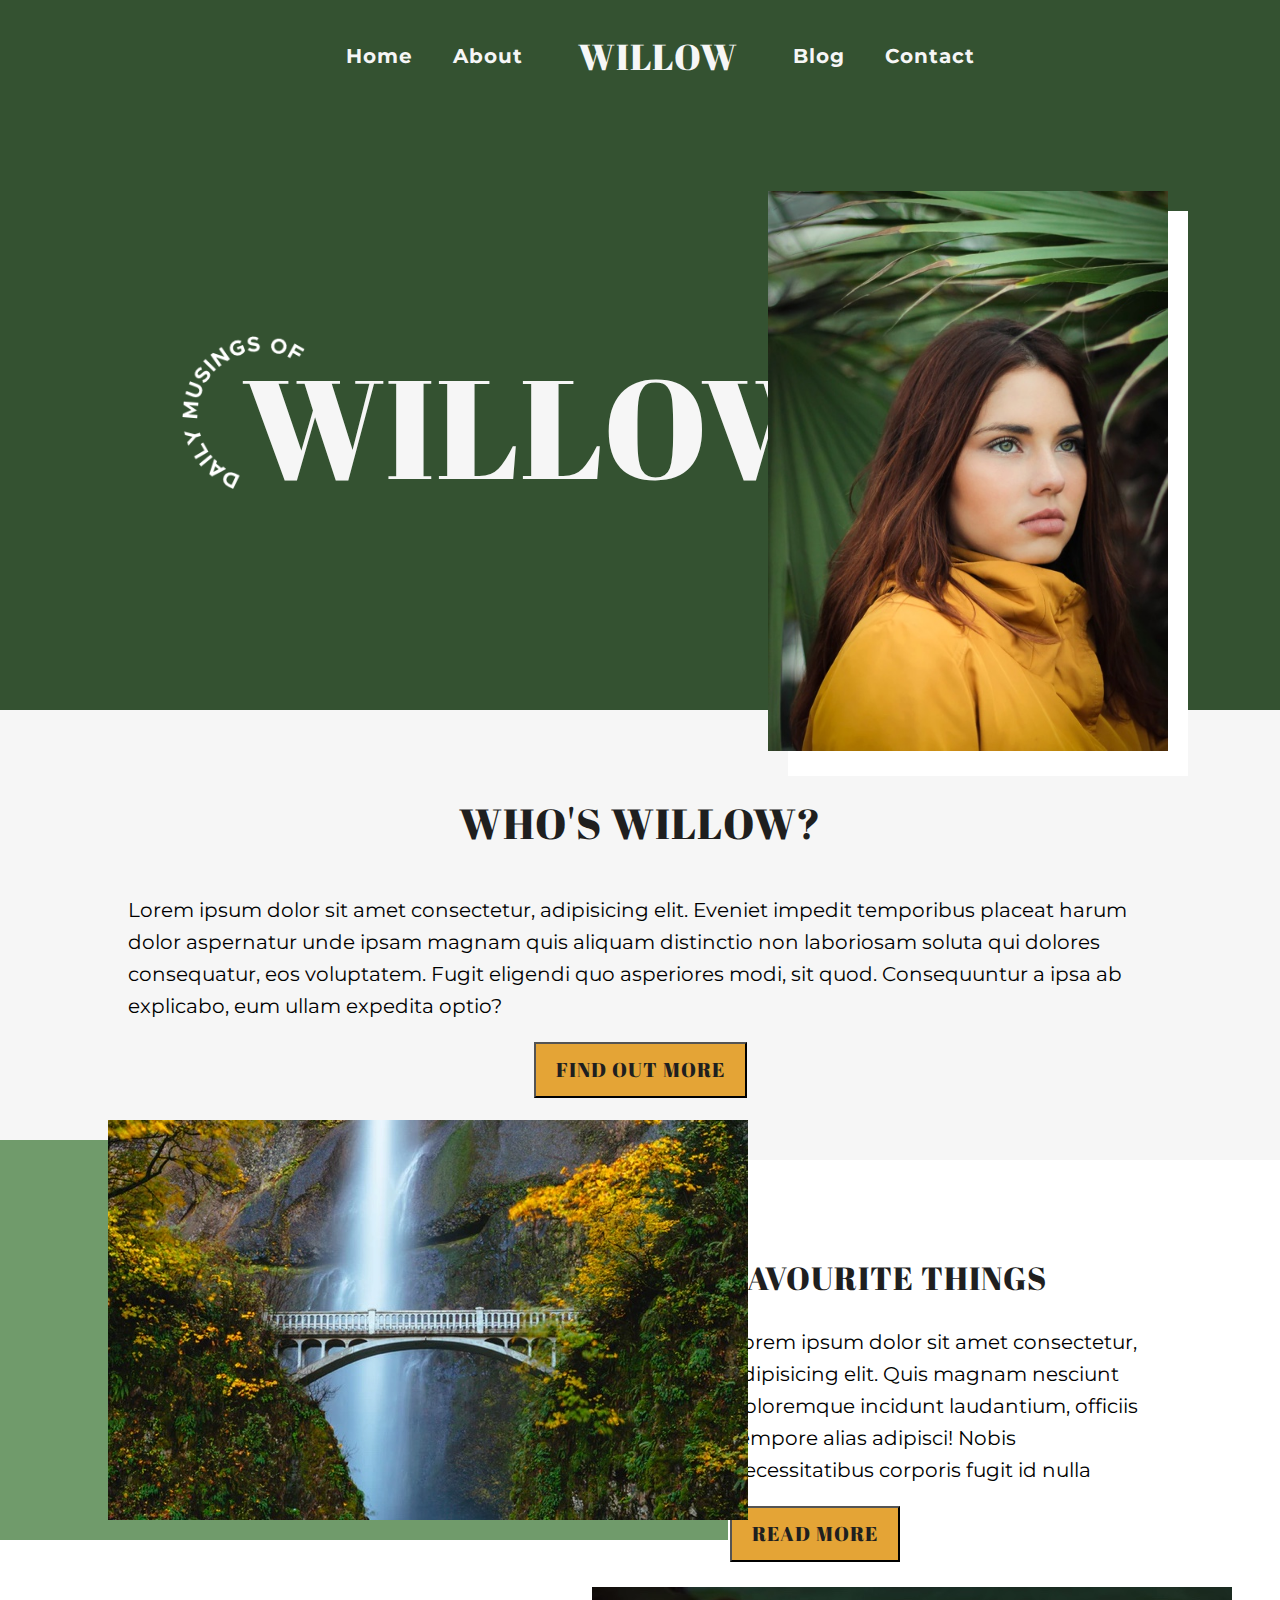
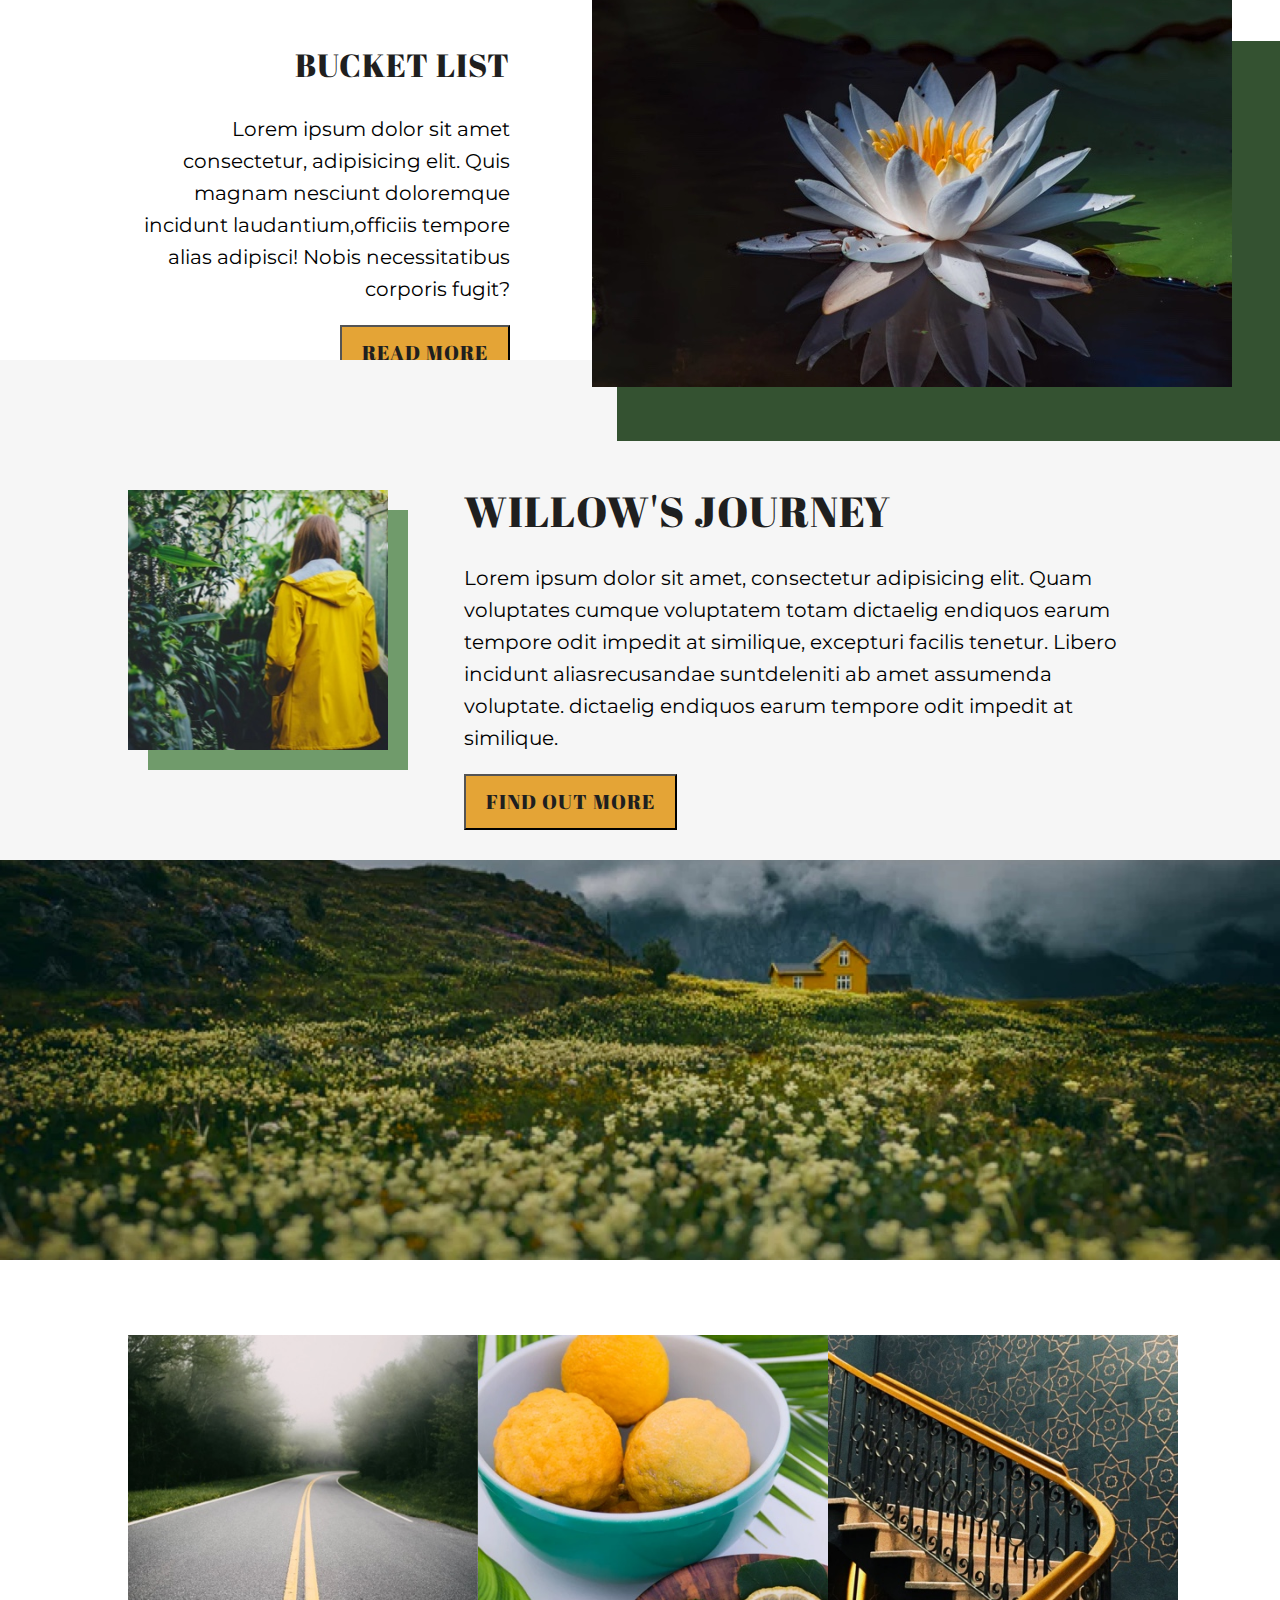
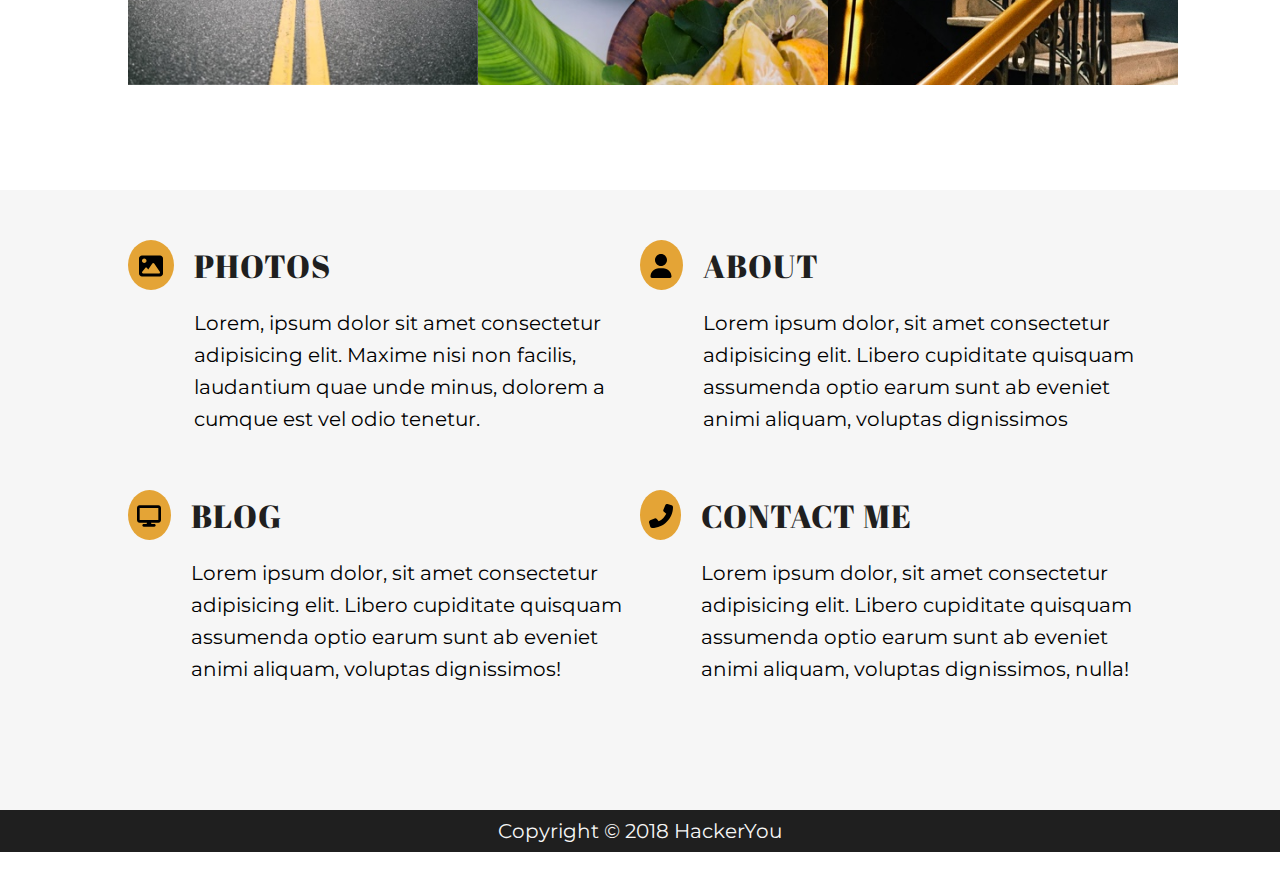
==== commit d591b50f: "changed nav animation from css-toggle to JavaScript-toggle method, cleaned up html, cleaned up css m" ====
--- a/index.html
+++ b/index.html
@@ -13,7 +13,6 @@
 		<div class="wrapper">
 			<nav>
 				<span class="material-symbols-outlined">menu</span>
-				<input type="checkbox" id="expandNav"><!-- Slide out nav -->
 				<ul class="navFlexContainer">
 					<li>
 						<a href="index.html">Home</a>
@@ -33,7 +32,6 @@
 						<a href="contact.html">Contact</a>
 					</li>
 				</ul>
-				<label for="expandNav" id="expandNav"></label> <!-- Slide out nav -->
 			</nav>
 			<div class="headingContainer">
 				<div class="circleContainer">
@@ -203,6 +201,7 @@
 			<p>Copyright &copy; 2018 HackerYou</p>
 		</div>
 	</footer>
+	<script src="app.js"></script>
 </body>
 
 </html>--- a/styles/styles.css
+++ b/styles/styles.css
@@ -290,6 +290,616 @@
   text-decoration: none;
 }
 
+.wrapper {
+  max-width: 1440px;
+  width: 80%;
+  margin: 0 auto;
+}
+
+li {
+  list-style: none;
+}
+
+button {
+  background-color: #e4a436;
+  padding: 10px 20px;
+}
+
+button:hover,
+button:focus {
+  border: 3px solid #345231;
+}
+
+.matContainer {
+  position: relative;
+}
+
+header {
+  background-color: #345231;
+  margin: -20px;
+}
+
+.indexHeader {
+  height: 750px;
+}
+
+.headingContainer {
+  display: -webkit-box;
+  display: -ms-flexbox;
+  display: flex;
+  -webkit-box-pack: left;
+      -ms-flex-pack: left;
+          justify-content: left;
+  -webkit-box-align: center;
+      -ms-flex-align: center;
+          align-items: center;
+  position: relative;
+  height: 650px;
+}
+.headingContainer h1 {
+  padding-left: 130px;
+}
+
+.circleContainer {
+  width: 170px;
+  height: 170px;
+  position: absolute;
+  top: 235px;
+  left: 70px;
+}
+.circleContainer img {
+  width: 123px;
+}
+
+.headerImageContainer {
+  width: 400px;
+  position: absolute;
+  right: 0px;
+  top: 90px;
+  z-index: 2;
+}
+.headerImageContainer img {
+  width: 100%;
+}
+
+.image1Mat {
+  background-color: white;
+  width: 400px;
+  height: 565px;
+  position: absolute;
+  right: -20px;
+  top: 110px;
+  z-index: 1;
+}
+
+/* Blog and Contact Header Styles */
+.blogHeaderBody {
+  background-image: url(../assets/blog-image-1.jpg);
+}
+
+.contactHeaderBody {
+  background-image: url(../assets/contact-image-1.jpg);
+}
+
+.blogHeaderBody,
+.contactHeaderBody {
+  height: 400px;
+  width: 100%;
+  margin-bottom: 20px;
+  background-size: cover;
+  background-position: center center;
+  background-repeat: no-repeat;
+  display: -webkit-box;
+  display: -ms-flexbox;
+  display: flex;
+  -webkit-box-pack: left;
+      -ms-flex-pack: left;
+          justify-content: left;
+  -webkit-box-align: end;
+      -ms-flex-align: end;
+          align-items: flex-end;
+}
+.blogHeaderBody h1,
+.contactHeaderBody h1 {
+  font-size: 4.3rem;
+  margin-bottom: 15px;
+}
+
+nav {
+  background-color: #345231;
+}
+
+.navFlexContainer {
+  display: -webkit-box;
+  display: -ms-flexbox;
+  display: flex;
+  -webkit-box-pack: center;
+      -ms-flex-pack: center;
+          justify-content: center;
+  margin: 10px 0px 10px 0px;
+}
+.navFlexContainer li {
+  margin: 20px 20px;
+}
+.navFlexContainer li a:hover {
+  color: #e4a436;
+}
+.navFlexContainer li h2 {
+  font-size: 1.8rem;
+  color: #f6f6f6;
+  margin: 0px 15px;
+}
+.navFlexContainer li h2:hover {
+  color: #e4a436;
+}
+
+/* Section Who Is Willow */
+.whoSection,
+.journey,
+footer {
+  background-color: #f6f6f6;
+  position: relative;
+}
+
+/* Section Who Is Willow */
+.whoIsWillow {
+  display: -webkit-box;
+  display: -ms-flexbox;
+  display: flex;
+  -webkit-box-orient: vertical;
+  -webkit-box-direction: normal;
+      -ms-flex-direction: column;
+          flex-direction: column;
+  height: 450px;
+  -webkit-box-pack: center;
+      -ms-flex-pack: center;
+          justify-content: center;
+  -webkit-box-align: center;
+      -ms-flex-align: center;
+          align-items: center;
+}
+
+/* favourite things and Bucket List*/
+.favouriteBucket {
+  height: 800px;
+}
+
+.favouriteBucket,
+.yellowHouse,
+.threeGallery {
+  background-color: white;
+  display: -webkit-box;
+  display: -ms-flexbox;
+  display: flex;
+}
+
+.thingsList {
+  display: -webkit-box;
+  display: -ms-flexbox;
+  display: flex;
+  -ms-flex-wrap: wrap;
+      flex-wrap: wrap;
+}
+
+.image2Container,
+.image3Container,
+.favouriteThings,
+.bucketList {
+  width: 50%;
+  height: 50%;
+}
+
+.image2Mat,
+.image3Mat {
+  width: 760px;
+  height: 400px;
+  position: absolute;
+  z-index: 1;
+}
+
+.image2Mat {
+  background-color: #709b6b;
+  top: -20px;
+  left: -160px;
+}
+
+.image3Mat {
+  background-color: #345231;
+  top: -340px;
+  right: -225px;
+}
+
+.bridgeImageContainer {
+  position: relative;
+}
+.bridgeImageContainer img {
+  position: absolute;
+  top: -40px;
+  left: -20px;
+  z-index: 1;
+}
+
+.lillyImageContainer {
+  position: relative;
+}
+.lillyImageContainer img {
+  position: absolute;
+  top: 20px;
+  right: -80px;
+  z-index: 2;
+}
+
+.favouriteThings {
+  padding: 70px 10px 5px 90px;
+}
+
+.bucketList {
+  padding-right: 130px;
+  padding-top: 50px;
+  text-align: right;
+}
+.bucketList button {
+  -webkit-box-pack: right;
+      -ms-flex-pack: right;
+          justify-content: right;
+}
+
+/* journey section*/
+.journey {
+  height: 500px;
+  z-index: 0;
+}
+
+.journeyContainer {
+  display: -webkit-box;
+  display: -ms-flexbox;
+  display: flex;
+  position: relative;
+  -webkit-box-pack: end;
+      -ms-flex-pack: end;
+          justify-content: flex-end;
+}
+
+.journeyImageContainer img {
+  width: 260px;
+  position: absolute;
+  top: 130px;
+  left: 0px;
+}
+
+.image4Mat {
+  background-color: #709b6b;
+  width: 260px;
+  height: 260px;
+  position: absolute;
+  top: 150px;
+  left: 20px;
+  z-index: 0;
+}
+
+.journeyText {
+  width: 75%;
+  padding: 100px 0px 40px 80px;
+  -webkit-box-pack: end;
+      -ms-flex-pack: end;
+          justify-content: flex-end;
+}
+
+/* Section yellow House */
+.yellowHouse {
+  background-image: url("../assets/home-image-5.jpg");
+  background-color: #f6f6f6;
+  border: 0px;
+  height: 400px;
+  width: 100%;
+  background-size: cover;
+  background-position: center center;
+  background-repeat: no-repeat;
+}
+
+/* Section three picture gallery */
+.threeImages {
+  display: -webkit-box;
+  display: -ms-flexbox;
+  display: flex;
+  -webkit-box-pack: justify;
+      -ms-flex-pack: justify;
+          justify-content: space-between;
+  height: 400px;
+  margin: 75px 0px 75px 0px;
+  padding: 0px;
+}
+.threeImages img {
+  width: 350px;
+}
+
+/* ---Blog Sections---*/
+main {
+  background-color: #f6f6f6;
+  margin-bottom: -20px;
+}
+
+.blogContainer {
+  height: auto;
+  margin: 0px auto;
+  padding-top: 100px;
+  display: -webkit-box;
+  display: -ms-flexbox;
+  display: flex;
+}
+
+aside {
+  width: 30%;
+}
+
+.blogMain {
+  width: 70%;
+  margin: 0px;
+}
+
+.aboutAuthor,
+.recentPosts,
+.myDestinations,
+.post1,
+.post2 {
+  background-color: white;
+  padding: 30px;
+  margin: 20px;
+  display: -webkit-box;
+  display: -ms-flexbox;
+  display: flex;
+  -webkit-box-orient: vertical;
+  -webkit-box-direction: normal;
+      -ms-flex-direction: column;
+          flex-direction: column;
+  -ms-flex-wrap: wrap;
+      flex-wrap: wrap;
+}
+.aboutAuthor img,
+.recentPosts img,
+.myDestinations img,
+.post1 img,
+.post2 img {
+  -webkit-box-pack: center;
+      -ms-flex-pack: center;
+          justify-content: center;
+}
+.aboutAuthor li,
+.recentPosts li,
+.myDestinations li,
+.post1 li,
+.post2 li {
+  list-style-type: disc;
+}
+.aboutAuthor li a,
+.recentPosts li a,
+.myDestinations li a,
+.post1 li a,
+.post2 li a {
+  color: #1f1f1f;
+}
+.aboutAuthor h3,
+.recentPosts h3,
+.myDestinations h3,
+.post1 h3,
+.post2 h3 {
+  margin-top: 0px;
+}
+
+.aboutAuthor img {
+  width: 100%;
+}
+
+.post1,
+.post2 {
+  -webkit-box-orient: horizontal;
+  -webkit-box-direction: normal;
+      -ms-flex-direction: row;
+          flex-direction: row;
+}
+.post1 .imagePost,
+.post2 .imagePost {
+  width: 15%;
+  margin-top: 15px;
+}
+.post1 article,
+.post2 article {
+  width: 85%;
+}
+
+.myDestinations,
+.post2 {
+  border-bottom: 5px solid #709b6b;
+}
+
+.expand,
+.expandText {
+  visibility: hidden;
+}
+
+.blogForm {
+  height: 700px;
+}
+.blogForm input,
+.blogForm #commentBox {
+  width: 95%;
+  -webkit-box-pack: center;
+      -ms-flex-pack: center;
+          justify-content: center;
+  border: 0px;
+}
+.blogForm .nameEmail {
+  display: -webkit-box;
+  display: -ms-flexbox;
+  display: flex;
+  -webkit-box-pack: justify;
+      -ms-flex-pack: justify;
+          justify-content: space-between;
+  width: 98%;
+  height: 80px;
+  margin: 30px 10px;
+}
+.blogForm .nameEmail .nameInput {
+  display: -webkit-box;
+  display: -ms-flexbox;
+  display: flex;
+  width: 95%;
+  height: 60px;
+  -webkit-box-pack: center;
+      -ms-flex-pack: center;
+          justify-content: center;
+}
+.blogForm .nameEmail .nameInput input {
+  height: 80px;
+  padding-left: 20px;
+}
+.blogForm button {
+  margin: 25px;
+  width: 95%;
+}
+
+.commentInput {
+  display: -webkit-box;
+  display: -ms-flexbox;
+  display: flex;
+  -webkit-box-pack: center;
+      -ms-flex-pack: center;
+          justify-content: center;
+}
+.commentInput #commentBox {
+  height: 400px;
+  padding: 40px 20px;
+}
+
+/* ----------------Contact Sections---------------*/
+.contactBody {
+  background-color: #f6f6f6;
+  margin: 0px;
+}
+
+.bodyContainer {
+  display: -webkit-box;
+  display: -ms-flexbox;
+  display: flex;
+  margin-top: 100px;
+  -ms-flex-pack: distribute;
+      justify-content: space-around;
+}
+.bodyContainer .contactInfo {
+  width: 33%;
+}
+.bodyContainer .form {
+  width: 66%;
+}
+
+.contactInfo {
+  background-color: white;
+  height: 400px;
+  padding: 30px;
+  margin-top: 30px;
+}
+
+.socialContainer {
+  display: -webkit-box;
+  display: -ms-flexbox;
+  display: flex;
+  -webkit-box-pack: left;
+      -ms-flex-pack: left;
+          justify-content: left;
+  padding: 0px;
+}
+.socialContainer li {
+  margin: 10px;
+}
+.socialContainer img {
+  width: 40px;
+  height: 40px;
+}
+
+.contactEmail {
+  color: #1f1f1f;
+  font-weight: bold;
+  display: block;
+  margin-bottom: 35px;
+}
+
+.contactAddressBox {
+  padding: 5px 25px;
+  line-height: 1.5rem;
+}
+
+.copyrite {
+  background-color: #1f1f1f;
+}
+
+.footerNav {
+  display: -webkit-box;
+  display: -ms-flexbox;
+  display: flex;
+  -ms-flex-wrap: wrap;
+      flex-wrap: wrap;
+  height: 600px;
+  padding: 50px 0px;
+  margin: 0px;
+}
+.footerNav li {
+  display: -webkit-box;
+  display: -ms-flexbox;
+  display: flex;
+  width: 50%;
+  height: 50%;
+  position: relative;
+}
+.footerNav li .footerText {
+  display: -webkit-box;
+  display: -ms-flexbox;
+  display: flex;
+  -webkit-box-orient: vertical;
+  -webkit-box-direction: normal;
+      -ms-flex-direction: column;
+          flex-direction: column;
+}
+.footerNav li .footerText h3 {
+  margin: 10px 0px 5px 20px;
+  -webkit-transition: font-size 0.2s 0.2s;
+  transition: font-size 0.2s 0.2s;
+}
+.footerNav li .footerText h3:hover,
+.footerNav li .footerText h3:focus {
+  font-size: 1.9rem;
+}
+.footerNav li .footerText p {
+  margin-left: 20px;
+}
+
+.icon {
+  display: -webkit-box;
+  display: -ms-flexbox;
+  display: flex;
+  -webkit-box-align: center;
+      -ms-flex-align: center;
+          align-items: center;
+  -webkit-box-pack: center;
+      -ms-flex-pack: center;
+          justify-content: center;
+  width: 150px;
+  height: 50px;
+  border-radius: 50%;
+  background-color: #e4a436;
+}
+.icon img {
+  height: 24px;
+  width: 24px;
+  margin-top: 10px;
+}
+
+.copyrite p {
+  color: #f6f6f6;
+  padding: 5px;
+  text-align: center;
+  margin-bottom: 0px;
+}
+
 /*---media query for 320px width mobile device */
 @media (max-width: 390px) {
   h1 {
@@ -299,7 +909,7 @@
     width: 100%;
   }
   .indexHeader {
-    height: 360px;
+    height: 380px;
   }
   .headingContainer {
     display: -webkit-box;
@@ -308,10 +918,6 @@
     -webkit-box-pack: left;
         -ms-flex-pack: left;
             justify-content: left;
-    -webkit-box-align: center;
-        -ms-flex-align: center;
-            align-items: center;
-    position: relative;
     height: 50px;
   }
   .headingContainer h1 {
@@ -320,16 +926,12 @@
   }
   .headerImageContainer {
     width: 200px;
-    position: absolute;
     right: 20px;
-    top: 90px;
-    z-index: 2;
   }
   .headerImageContainer img {
     width: 100%;
   }
   .circleContainer {
-    width: 55px;
     top: -15px;
     left: 90px;
   }
@@ -337,13 +939,10 @@
     width: 55px;
   }
   .image1Mat {
-    background-color: white;
     width: 200px;
     height: 280px;
-    position: absolute;
     right: 10px;
     top: 100px;
-    z-index: 1;
   }
   /* Blog section */
   .blogHeaderBody,
@@ -364,19 +963,7 @@
     margin-top: 20PX;
     position: relative;
   }
-  #expandNav {
-    visibility: visible;
-    position: absolute;
-    top: 10px;
-    left: -3px;
-    opacity: 0;
-    width: 30px;
-    height: 30px;
-  }
   .material-symbols-outlined {
-    left: -5px;
-    top: 0px;
-    z-index: 10;
     margin-top: 10px;
   }
   .navFlexContainer {
@@ -405,20 +992,13 @@
     font-size: 1rem;
     margin: 0px;
   }
-  #expandNav:checked + .navFlexContainer {
+  .mobileNav {
     -webkit-transform: translateX(-25px);
             transform: translateX(-25px);
-    -webkit-transition: -webkit-transform 0.5s ease-in-out;
-    transition: -webkit-transform 0.5s ease-in-out;
-    transition: transform 0.5s ease-in-out;
-    transition: transform 0.5s ease-in-out, -webkit-transform 0.5s ease-in-out;
-  }
-  .wrapper {
-    width: 80%;
   }
   .whoIsWillow {
     height: 650px;
-    margin-top: 50px;
+    margin-top: 20px;
   }
   .whoIsWillow h2 {
     font-size: 1.4rem;
@@ -524,7 +1104,6 @@
   }
   .yellowHouse {
     height: 220px;
-    background-size: 220%;
   }
   .threeImages {
     height: auto;
@@ -714,7 +1293,7 @@
     height: 224px;
     position: absolute;
     right: 20px;
-    top: 90px;
+    top: 110px;
     z-index: 2;
   }
   .headerImageContainer img {
@@ -734,7 +1313,7 @@
     height: 215px;
     position: absolute;
     right: 10px;
-    top: 100px;
+    top: 120px;
     z-index: 1;
   }
   /* Blog section */
@@ -755,15 +1334,6 @@
   nav {
     margin-top: 20PX;
     position: relative;
-  }
-  #expandNav {
-    visibility: visible;
-    position: absolute;
-    top: 10px;
-    left: -3px;
-    opacity: 0;
-    width: 30px;
-    height: 30px;
   }
   .material-symbols-outlined {
     left: -5px;
@@ -797,19 +1367,16 @@
     font-size: 1rem;
     margin: 0px;
   }
-  #expandNav:checked + .navFlexContainer {
+  .mobileNav {
     -webkit-transform: translateX(-25px);
             transform: translateX(-25px);
-    -webkit-transition: -webkit-transform 0.5s ease-in-out;
-    transition: -webkit-transform 0.5s ease-in-out;
-    transition: transform 0.5s ease-in-out;
-    transition: transform 0.5s ease-in-out, -webkit-transform 0.5s ease-in-out;
   }
   .wrapper {
     width: 80%;
   }
   .whoIsWillow {
     height: 750px;
+    margin-top: 20px;
   }
   .whoIsWillow h2 {
     font-size: 1.4rem;
@@ -1067,547 +1634,4 @@
   .icon {
     display: none;
   }
-}
-.wrapper {
-  max-width: 1440px;
-  width: 80%;
-  margin: 0 auto;
-}
-
-li {
-  list-style: none;
-}
-
-button {
-  background-color: #e4a436;
-  padding: 10px 20px;
-}
-
-button:hover,
-button:focus {
-  border: 3px solid #345231;
-}
-
-.matContainer {
-  position: relative;
-}
-
-header {
-  background-color: #345231;
-  margin: -20px;
-}
-
-.indexHeader {
-  height: 850px;
-}
-
-.headingContainer {
-  display: -webkit-box;
-  display: -ms-flexbox;
-  display: flex;
-  -webkit-box-pack: left;
-      -ms-flex-pack: left;
-          justify-content: left;
-  -webkit-box-align: center;
-      -ms-flex-align: center;
-          align-items: center;
-  position: relative;
-  height: 650px;
-}
-.headingContainer h1 {
-  padding-left: 130px;
-}
-
-.circleContainer {
-  width: 170px;
-  height: 170px;
-  position: absolute;
-  top: 235px;
-  left: 70px;
-}
-.circleContainer img {
-  width: 123px;
-}
-
-.headerImageContainer {
-  width: 500px;
-  height: 700px;
-  position: absolute;
-  right: 0px;
-  top: 75px;
-  z-index: 2;
-}
-.headerImageContainer img {
-  width: 100%;
-}
-
-.image1Mat {
-  background-color: white;
-  width: 500px;
-  height: 700px;
-  position: absolute;
-  right: -20px;
-  top: 90px;
-  z-index: 1;
-}
-
-/* Blog and Contact Header Styles */
-.blogHeaderBody {
-  background-image: url(../assets/blog-image-1.jpg);
-}
-
-.contactHeaderBody {
-  background-image: url(../assets/contact-image-1.jpg);
-}
-
-.blogHeaderBody,
-.contactHeaderBody {
-  height: 400px;
-  width: 100%;
-  margin-bottom: 20px;
-  background-size: cover;
-  background-position: center center;
-  background-repeat: no-repeat;
-  display: -webkit-box;
-  display: -ms-flexbox;
-  display: flex;
-  -webkit-box-pack: left;
-      -ms-flex-pack: left;
-          justify-content: left;
-  -webkit-box-align: end;
-      -ms-flex-align: end;
-          align-items: flex-end;
-}
-.blogHeaderBody h1,
-.contactHeaderBody h1 {
-  font-size: 4.3rem;
-  margin-bottom: 15px;
-}
-
-nav {
-  background-color: #345231;
-}
-
-#expandNav {
-  visibility: hidden;
-}
-
-.navFlexContainer {
-  display: -webkit-box;
-  display: -ms-flexbox;
-  display: flex;
-  -webkit-box-pack: center;
-      -ms-flex-pack: center;
-          justify-content: center;
-  margin: 10px 0px 10px 0px;
-}
-.navFlexContainer li {
-  margin: 20px 20px;
-}
-.navFlexContainer li a:hover {
-  color: #e4a436;
-}
-.navFlexContainer li h2 {
-  font-size: 1.8rem;
-  color: #f6f6f6;
-  margin: 0px 15px;
-}
-.navFlexContainer li h2:hover {
-  color: #e4a436;
-}
-
-/* Section Who Is Willow */
-.whoSection,
-.journey,
-footer {
-  background-color: #f6f6f6;
-  position: relative;
-}
-
-/* Section Who Is Willow */
-.whoIsWillow {
-  display: -webkit-box;
-  display: -ms-flexbox;
-  display: flex;
-  -webkit-box-orient: vertical;
-  -webkit-box-direction: normal;
-      -ms-flex-direction: column;
-          flex-direction: column;
-  height: 450px;
-  -webkit-box-pack: center;
-      -ms-flex-pack: center;
-          justify-content: center;
-  -webkit-box-align: center;
-      -ms-flex-align: center;
-          align-items: center;
-}
-
-/* favourite things and Bucket List*/
-.favouriteBucket {
-  height: 800px;
-}
-
-.favouriteBucket,
-.yellowHouse,
-.threeGallery {
-  background-color: white;
-  display: -webkit-box;
-  display: -ms-flexbox;
-  display: flex;
-}
-
-.thingsList {
-  display: -webkit-box;
-  display: -ms-flexbox;
-  display: flex;
-  -ms-flex-wrap: wrap;
-      flex-wrap: wrap;
-}
-
-.image2Container,
-.image3Container,
-.favouriteThings,
-.bucketList {
-  width: 50%;
-  height: 50%;
-}
-
-.image2Mat,
-.image3Mat {
-  width: 800px;
-  height: 400px;
-  position: absolute;
-  z-index: 1;
-}
-
-.image2Mat {
-  background-color: #709b6b;
-  top: -20px;
-  left: -160px;
-}
-
-.image3Mat {
-  background-color: #345231;
-  top: -250px;
-  right: -160px;
-}
-
-.bridgeImageContainer {
-  position: relative;
-}
-.bridgeImageContainer img {
-  position: absolute;
-  top: -40px;
-  left: -20px;
-  z-index: 1;
-}
-
-.lillyImageContainer {
-  position: relative;
-}
-.lillyImageContainer img {
-  position: absolute;
-  top: 80px;
-  right: 20px;
-  z-index: 2;
-}
-
-.favouriteThings {
-  padding: 70px 10px 5px 90px;
-}
-
-.bucketList {
-  padding-right: 130px;
-  padding-top: 50px;
-  text-align: right;
-}
-.bucketList button {
-  -webkit-box-pack: right;
-      -ms-flex-pack: right;
-          justify-content: right;
-}
-
-/* journey section*/
-.journey {
-  height: 500px;
-  z-index: 0;
-}
-
-.journeyContainer {
-  display: -webkit-box;
-  display: -ms-flexbox;
-  display: flex;
-  position: relative;
-  -webkit-box-pack: end;
-      -ms-flex-pack: end;
-          justify-content: flex-end;
-}
-
-.journeyImageContainer img {
-  width: 260px;
-  position: absolute;
-  top: 130px;
-  left: 0px;
-}
-
-.image4Mat {
-  background-color: #709b6b;
-  width: 260px;
-  height: 260px;
-  position: absolute;
-  top: 150px;
-  left: 20px;
-  z-index: 0;
-}
-
-.journeyText {
-  width: 75%;
-  padding: 100px 0px 40px 80px;
-  -webkit-box-pack: end;
-      -ms-flex-pack: end;
-          justify-content: flex-end;
-}
-
-/* Section yellow House */
-.yellowHouse {
-  background-image: url("../assets/home-image-5.jpg");
-  background-color: #f6f6f6;
-  border: 0px;
-  height: 400px;
-  width: 100%;
-  background-size: cover;
-  background-position: center center;
-  background-repeat: no-repeat;
-}
-
-/* Section three picture gallery */
-.threeImages {
-  display: -webkit-box;
-  display: -ms-flexbox;
-  display: flex;
-  -webkit-box-pack: justify;
-      -ms-flex-pack: justify;
-          justify-content: space-between;
-  height: 400px;
-  margin: 75px 0px 75px 0px;
-  padding: 0px;
-}
-.threeImages img {
-  width: 380px;
-  height: 380px;
-}
-
-/* ---Blog Sections---*/
-main {
-  background-color: #f6f6f6;
-  margin-bottom: -20px;
-}
-
-.blogContainer {
-  height: auto;
-  margin: 0px auto;
-  padding-top: 100px;
-  display: -webkit-box;
-  display: -ms-flexbox;
-  display: flex;
-}
-
-aside {
-  width: 30%;
-}
-
-.blogMain {
-  width: 70%;
-  margin: 0px;
-}
-
-.aboutAuthor,
-.recentPosts,
-.myDestinations,
-.post1,
-.post2 {
-  background-color: white;
-  padding: 30px;
-  margin: 20px;
-  display: -webkit-box;
-  display: -ms-flexbox;
-  display: flex;
-  -webkit-box-orient: vertical;
-  -webkit-box-direction: normal;
-      -ms-flex-direction: column;
-          flex-direction: column;
-  -ms-flex-wrap: wrap;
-      flex-wrap: wrap;
-}
-.aboutAuthor img,
-.recentPosts img,
-.myDestinations img,
-.post1 img,
-.post2 img {
-  -webkit-box-pack: center;
-      -ms-flex-pack: center;
-          justify-content: center;
-}
-.aboutAuthor li,
-.recentPosts li,
-.myDestinations li,
-.post1 li,
-.post2 li {
-  list-style-type: disc;
-}
-.aboutAuthor li a,
-.recentPosts li a,
-.myDestinations li a,
-.post1 li a,
-.post2 li a {
-  color: #1f1f1f;
-}
-.aboutAuthor h3,
-.recentPosts h3,
-.myDestinations h3,
-.post1 h3,
-.post2 h3 {
-  margin-top: 0px;
-}
-
-.aboutAuthor img {
-  width: 100%;
-}
-
-.post1,
-.post2 {
-  -webkit-box-orient: horizontal;
-  -webkit-box-direction: normal;
-      -ms-flex-direction: row;
-          flex-direction: row;
-}
-.post1 .imagePost,
-.post2 .imagePost {
-  width: 15%;
-  margin-top: 15px;
-}
-.post1 article,
-.post2 article {
-  width: 85%;
-}
-
-.myDestinations,
-.post2 {
-  border-bottom: 5px solid #709b6b;
-}
-
-.expand,
-.expandText {
-  visibility: hidden;
-}
-
-.blogForm {
-  height: 700px;
-}
-.blogForm input,
-.blogForm #commentBox {
-  width: 95%;
-  -webkit-box-pack: center;
-      -ms-flex-pack: center;
-          justify-content: center;
-  border: 0px;
-}
-.blogForm .nameEmail {
-  display: -webkit-box;
-  display: -ms-flexbox;
-  display: flex;
-  -webkit-box-pack: justify;
-      -ms-flex-pack: justify;
-          justify-content: space-between;
-  width: 98%;
-  height: 80px;
-  margin: 30px 10px;
-}
-.blogForm .nameEmail .nameInput {
-  display: -webkit-box;
-  display: -ms-flexbox;
-  display: flex;
-  width: 95%;
-  height: 60px;
-  -webkit-box-pack: center;
-      -ms-flex-pack: center;
-          justify-content: center;
-}
-.blogForm .nameEmail .nameInput input {
-  height: 80px;
-  padding-left: 20px;
-}
-.blogForm button {
-  margin: 25px;
-  width: 95%;
-}
-
-.commentInput {
-  display: -webkit-box;
-  display: -ms-flexbox;
-  display: flex;
-  -webkit-box-pack: center;
-      -ms-flex-pack: center;
-          justify-content: center;
-}
-.commentInput #commentBox {
-  height: 400px;
-  padding: 40px 20px;
-}
-
-/* ----------------Contact Sections---------------*/
-.contactBody {
-  background-color: #f6f6f6;
-  margin: 0px;
-}
-
-.bodyContainer {
-  display: -webkit-box;
-  display: -ms-flexbox;
-  display: flex;
-  margin-top: 100px;
-  -ms-flex-pack: distribute;
-      justify-content: space-around;
-}
-.bodyContainer .contactInfo {
-  width: 33%;
-}
-.bodyContainer .form {
-  width: 66%;
-}
-
-.contactInfo {
-  background-color: white;
-  height: 400px;
-  padding: 30px;
-  margin-top: 30px;
-}
-
-.socialContainer {
-  display: -webkit-box;
-  display: -ms-flexbox;
-  display: flex;
-  -webkit-box-pack: left;
-      -ms-flex-pack: left;
-          justify-content: left;
-  padding: 0px;
-}
-.socialContainer li {
-  margin: 10px;
-}
-.socialContainer img {
-  width: 40px;
-  height: 40px;
-}
-
-.contactEmail {
-  color: #1f1f1f;
-  font-weight: bold;
-  display: block;
-  margin-bottom: 35px;
-}
-
-.contactAddressBox {
-  padding: 5px 25px;
-  line-height: 1.5rem;
 }